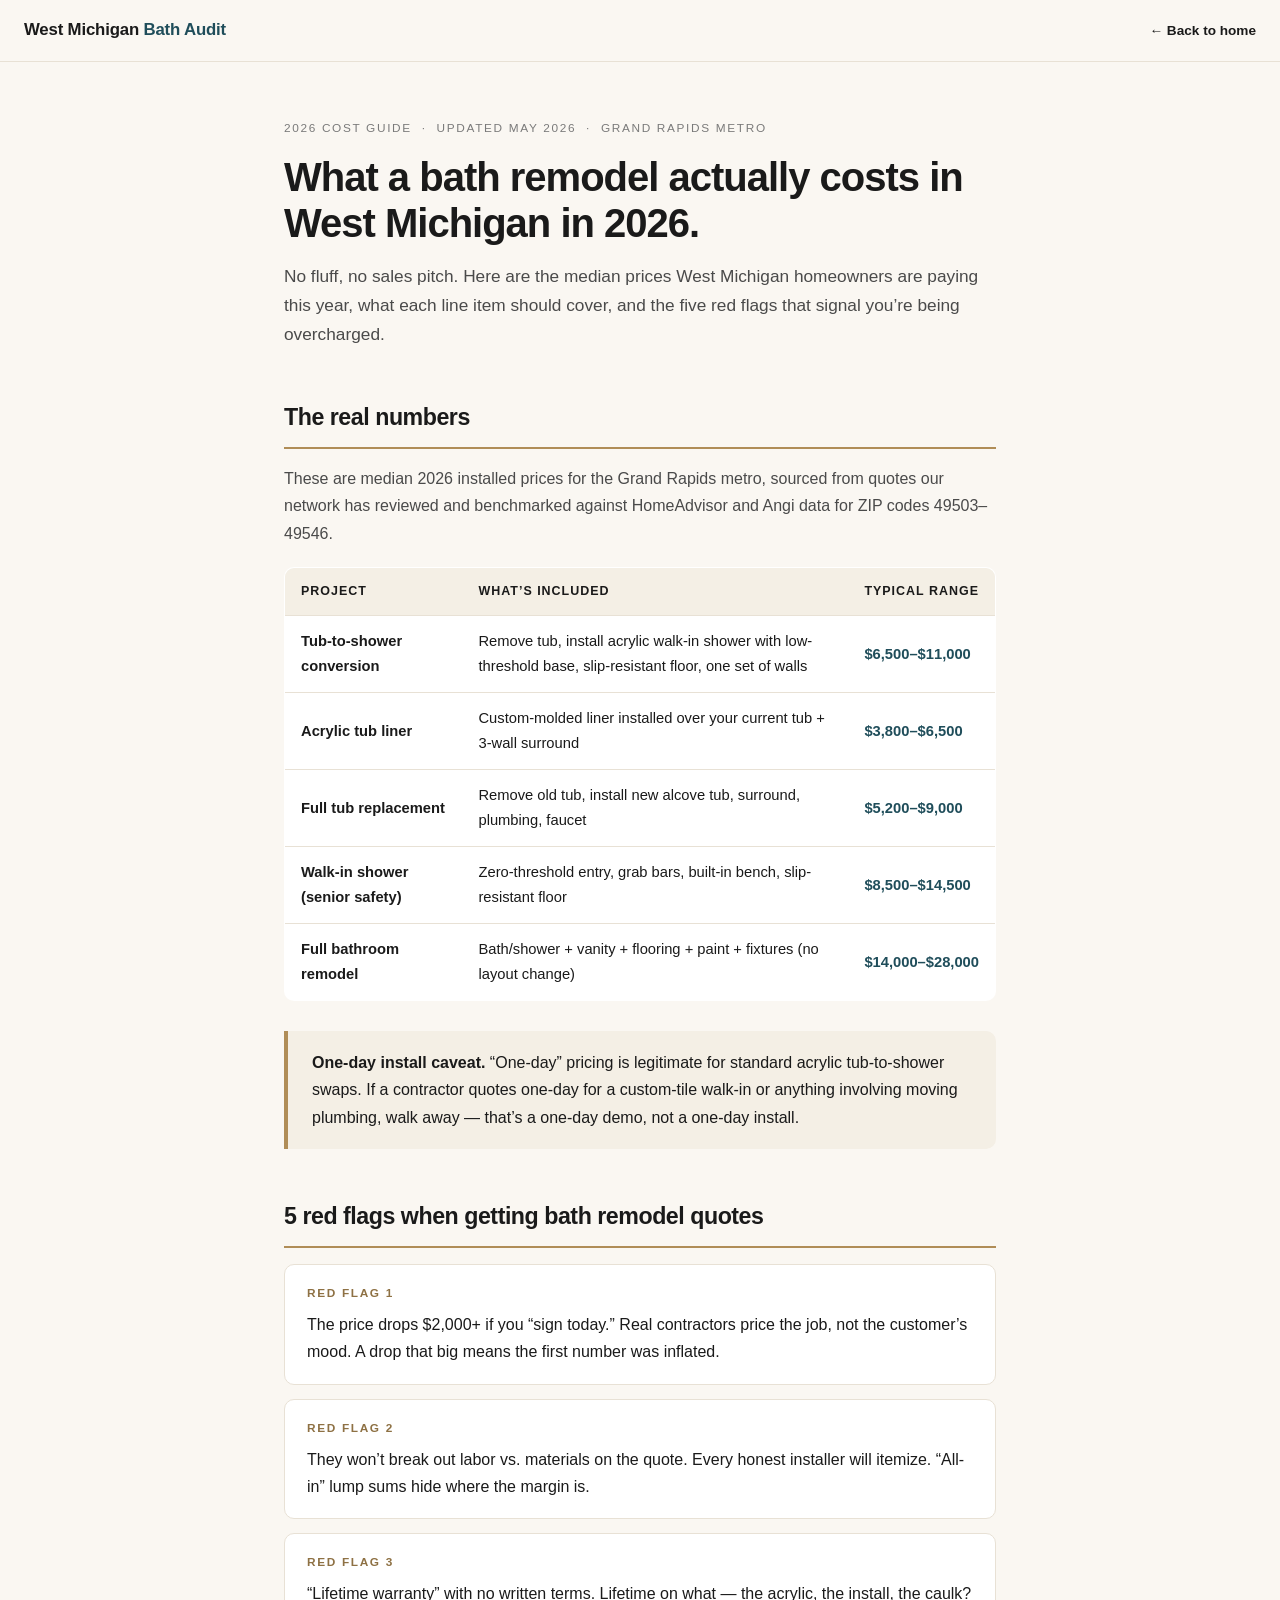
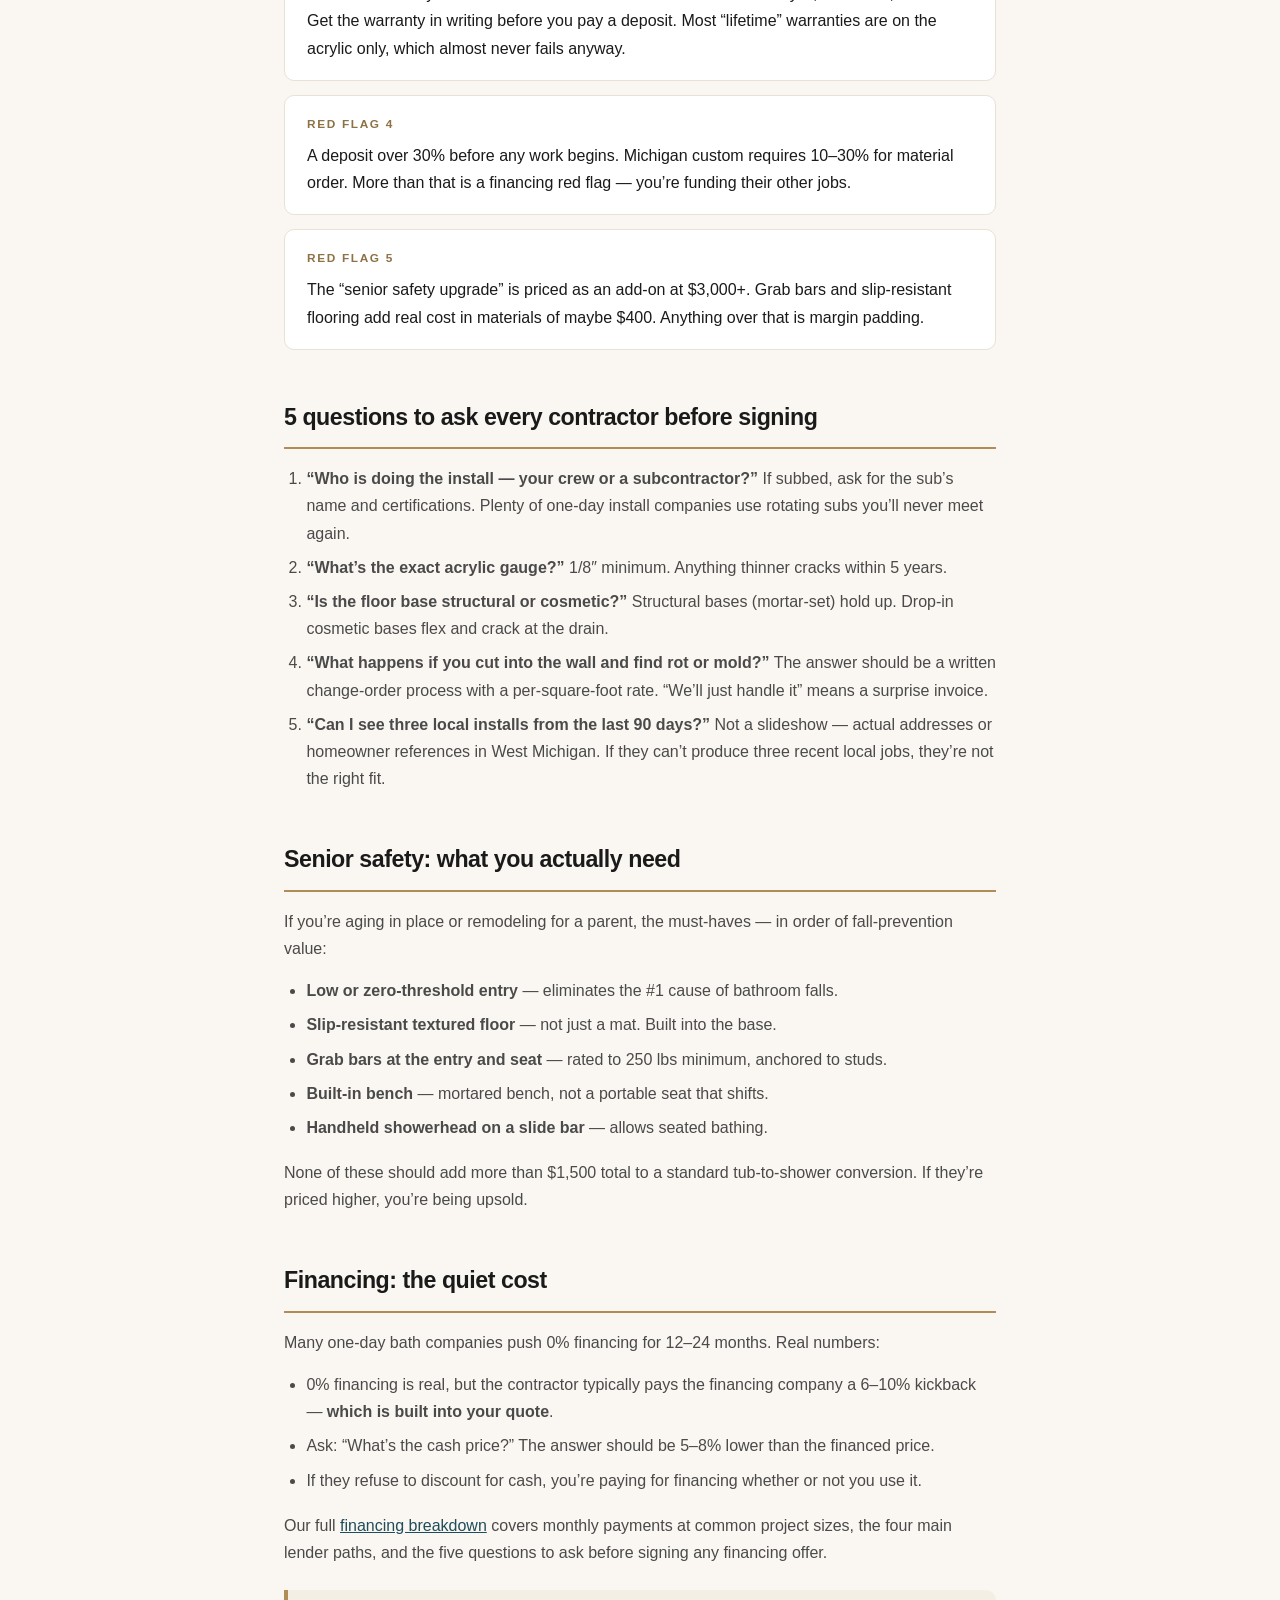
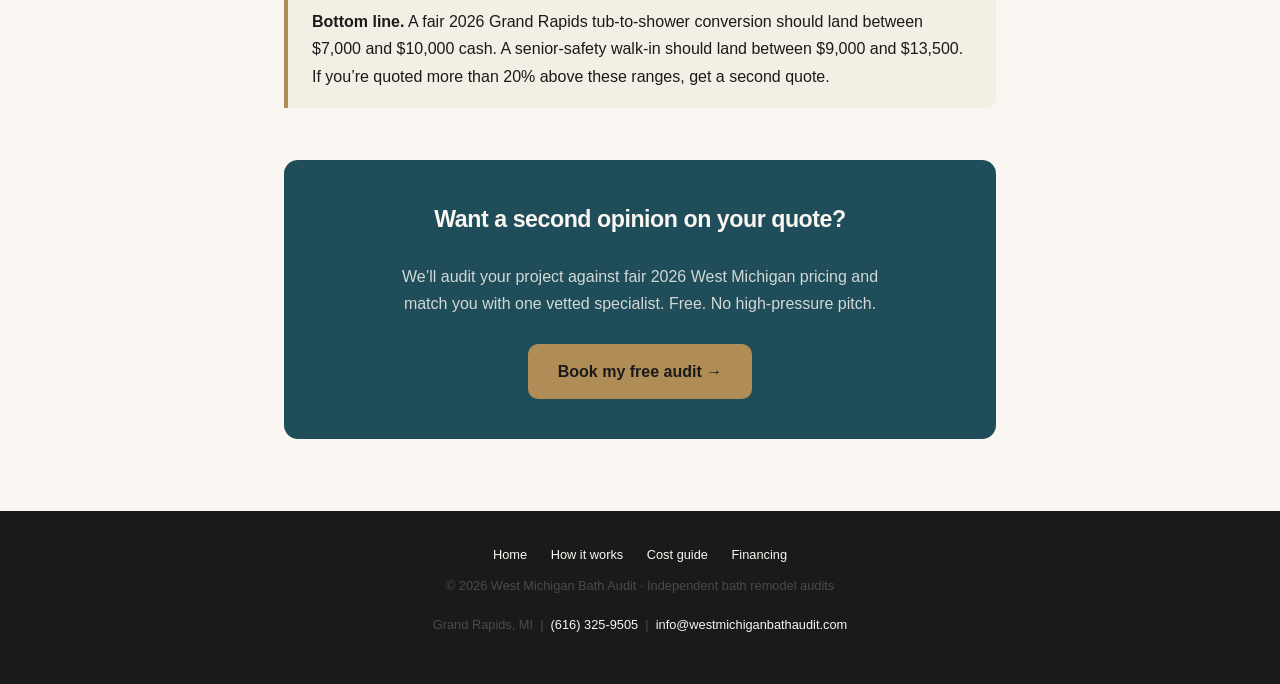
==== cost-guide.html @ ee6f4451 "WBA site rebrand: spa palette, new content depth, backend wiring 3-pass rewrite:  Pass 1 - palette +" ====
<!DOCTYPE html>
<html lang="en">
<head>
  <meta charset="UTF-8" />
  <meta name="viewport" content="width=device-width, initial-scale=1.0" />
  <title>2026 Grand Rapids Bath Remodel Cost Guide | West Michigan Bath Audit</title>
  <meta name="description" content="Real 2026 bathtub and shower remodel costs in Grand Rapids and West Michigan. Median prices, red flags to watch for, and 5 questions to ask any contractor before signing." />
  <link rel="canonical" href="https://www.westmichiganbathaudit.com/cost-guide.html" />
  <link rel="icon" href="data:image/svg+xml,%3Csvg xmlns='http://www.w3.org/2000/svg' viewBox='0 0 64 64'%3E%3Crect width='64' height='64' rx='12' fill='%231F4D5A'/%3E%3Cpath d='M16 36c0-3 2-5 5-5h22c3 0 5 2 5 5v6c0 3-2 5-5 5H21c-3 0-5-2-5-5z' fill='%23FAF7F2'/%3E%3Cpath d='M22 31V22c0-3 2-5 5-5h10c3 0 5 2 5 5v9' fill='none' stroke='%23FAF7F2' stroke-width='2.5'/%3E%3C/svg%3E" />

  <!-- META PIXEL -->
  <script>
    !function(f,b,e,v,n,t,s){if(f.fbq)return;n=f.fbq=function(){n.callMethod?
    n.callMethod.apply(n,arguments):n.queue.push(arguments)};if(!f._fbq)f._fbq=n;
    n.push=n;n.loaded=!0;n.version='2.0';n.queue=[];t=b.createElement(e);t.async=!0;
    t.src=v;s=b.getElementsByTagName(e)[0];s.parentNode.insertBefore(t,s)}(window,
    document,'script','https://connect.facebook.net/en_US/fbevents.js');
    fbq('init', '2047039182913124');
    fbq('track', 'PageView');
    fbq('trackCustom', 'WBA_CostGuideView');
  </script>

  <style>
    *, *::before, *::after { box-sizing: border-box; margin: 0; padding: 0; }
    :root {
      --teal: #1F4D5A; --teal-dark: #163844;
      --cream: #FAF7F2; --cream-warm: #F4EFE5;
      --brass: #B08D57; --brass-dark: #8E7144;
      --ink: #1A1A1A; --ink-soft: #4A4A4A; --ink-light: #7A7A7A;
      --line: #E8E1D5; --white: #FFFFFF; --radius: 10px;
    }
    body {
      font-family: -apple-system, BlinkMacSystemFont, 'Segoe UI', Roboto, sans-serif;
      color: var(--ink); background: var(--cream); line-height: 1.7;
      -webkit-font-smoothing: antialiased;
    }
    a { color: var(--teal); }
    header {
      background: var(--cream); border-bottom: 1px solid var(--line);
      padding: 16px 24px; display: flex; align-items: center; justify-content: space-between;
    }
    .logo {
      color: var(--ink); font-size: 1.05rem; font-weight: 800;
      text-decoration: none; letter-spacing: -0.01em;
    }
    .logo span { color: var(--teal); }
    .back-link {
      color: var(--ink); font-size: 0.85rem; font-weight: 700; text-decoration: none;
    }
    .back-link:hover { color: var(--teal); }
    main {
      max-width: 760px; margin: 0 auto; padding: 56px 24px 72px;
    }
    .meta-row {
      font-size: 0.74rem; color: var(--ink-light);
      text-transform: uppercase; letter-spacing: 0.14em; margin-bottom: 16px;
    }
    h1 {
      font-size: clamp(1.8rem, 4.2vw, 2.5rem); font-weight: 800;
      letter-spacing: -0.025em; line-height: 1.15; margin-bottom: 16px; color: var(--ink);
    }
    .lede {
      font-size: 1.08rem; color: var(--ink-soft); margin-bottom: 40px;
    }
    h2 {
      font-size: 1.45rem; font-weight: 800; letter-spacing: -0.02em;
      margin-top: 48px; margin-bottom: 16px; padding-bottom: 10px;
      border-bottom: 2px solid var(--brass); color: var(--ink);
    }
    h3 {
      font-size: 1.05rem; font-weight: 700; margin-top: 26px; margin-bottom: 9px; color: var(--ink);
    }
    p { margin-bottom: 15px; color: var(--ink-soft); }
    ul, ol { margin-left: 1.4em; margin-bottom: 18px; color: var(--ink-soft); }
    li { margin-bottom: 7px; }
    .cost-table {
      width: 100%; border-collapse: collapse; margin: 20px 0 30px;
      font-size: 0.92rem; background: var(--white);
      border: 1.5px solid var(--line); border-radius: var(--radius); overflow: hidden;
    }
    .cost-table th, .cost-table td {
      padding: 13px 16px; text-align: left; border-bottom: 1px solid var(--line);
    }
    .cost-table th {
      background: var(--cream-warm); font-weight: 700; font-size: 0.78rem;
      text-transform: uppercase; letter-spacing: 0.08em; color: var(--ink);
    }
    .cost-table tr:last-child td { border-bottom: none; }
    .cost-table td:first-child { color: var(--ink); font-weight: 700; }
    .cost-table td:last-child {
      font-weight: 700; color: var(--teal); white-space: nowrap;
    }
    .callout {
      background: var(--cream-warm); border-left: 4px solid var(--brass);
      padding: 18px 24px; border-radius: 0 var(--radius) var(--radius) 0; margin: 24px 0;
    }
    .callout strong { color: var(--ink); font-weight: 700; }
    .red-flag {
      background: var(--white); border: 1.5px solid var(--line);
      border-radius: var(--radius); padding: 18px 22px; margin-bottom: 14px;
    }
    .red-flag strong {
      display: block; color: var(--brass-dark);
      font-size: 0.74rem; letter-spacing: 0.14em;
      text-transform: uppercase; margin-bottom: 8px; font-weight: 700;
    }
    .cta-card {
      background: var(--teal); color: var(--cream);
      border-radius: 14px; padding: 40px 30px;
      margin-top: 52px; text-align: center;
    }
    .cta-card h2 {
      color: var(--cream); border: none; margin: 0 0 14px;
      font-size: 1.45rem;
    }
    .cta-card p {
      color: rgba(250,247,242,0.82); margin-bottom: 26px;
      max-width: 480px; margin-left: auto; margin-right: auto;
    }
    .cta-btn {
      display: inline-block; background: var(--brass); color: var(--ink);
      font-weight: 700; font-size: 1rem; text-decoration: none;
      padding: 14px 30px; border-radius: var(--radius);
      transition: background 0.15s;
    }
    .cta-btn:hover { background: var(--brass-dark); color: var(--cream); }
    footer {
      background: var(--ink); color: var(--ink-light);
      text-align: center; padding: 32px 24px;
      font-size: 0.8rem; line-height: 1.85;
    }
    footer a { color: var(--cream); text-decoration: none; }
    footer a:hover { color: var(--brass); }
    .footer-links { margin-bottom: 8px; }
    .footer-links a { margin: 0 10px; }
    @media print {
      header, footer, .cta-card { display: none; }
      main { padding: 12px; }
      h2 { page-break-after: avoid; }
      .cost-table, .red-flag, .callout { page-break-inside: avoid; }
    }
  </style>
</head>
<body>
  <header>
    <a href="/" class="logo">West Michigan <span>Bath Audit</span></a>
    <a href="/" class="back-link">&larr; Back to home</a>
  </header>

  <main>
    <p class="meta-row">2026 Cost Guide &nbsp;&middot;&nbsp; Updated May 2026 &nbsp;&middot;&nbsp; Grand Rapids Metro</p>
    <h1>What a bath remodel actually costs in West Michigan in 2026.</h1>
    <p class="lede">No fluff, no sales pitch. Here are the median prices West Michigan homeowners are paying this year, what each line item should cover, and the five red flags that signal you&rsquo;re being overcharged.</p>

    <h2>The real numbers</h2>
    <p>These are median 2026 installed prices for the Grand Rapids metro, sourced from quotes our network has reviewed and benchmarked against HomeAdvisor and Angi data for ZIP codes 49503&ndash;49546.</p>

    <table class="cost-table">
      <thead>
        <tr>
          <th>Project</th>
          <th>What&rsquo;s included</th>
          <th>Typical range</th>
        </tr>
      </thead>
      <tbody>
        <tr>
          <td>Tub-to-shower conversion</td>
          <td>Remove tub, install acrylic walk-in shower with low-threshold base, slip-resistant floor, one set of walls</td>
          <td>$6,500&ndash;$11,000</td>
        </tr>
        <tr>
          <td>Acrylic tub liner</td>
          <td>Custom-molded liner installed over your current tub + 3-wall surround</td>
          <td>$3,800&ndash;$6,500</td>
        </tr>
        <tr>
          <td>Full tub replacement</td>
          <td>Remove old tub, install new alcove tub, surround, plumbing, faucet</td>
          <td>$5,200&ndash;$9,000</td>
        </tr>
        <tr>
          <td>Walk-in shower (senior safety)</td>
          <td>Zero-threshold entry, grab bars, built-in bench, slip-resistant floor</td>
          <td>$8,500&ndash;$14,500</td>
        </tr>
        <tr>
          <td>Full bathroom remodel</td>
          <td>Bath/shower + vanity + flooring + paint + fixtures (no layout change)</td>
          <td>$14,000&ndash;$28,000</td>
        </tr>
      </tbody>
    </table>

    <div class="callout">
      <strong>One-day install caveat.</strong> &ldquo;One-day&rdquo; pricing is legitimate for standard acrylic tub-to-shower swaps. If a contractor quotes one-day for a custom-tile walk-in or anything involving moving plumbing, walk away &mdash; that&rsquo;s a one-day demo, not a one-day install.
    </div>

    <h2>5 red flags when getting bath remodel quotes</h2>

    <div class="red-flag">
      <strong>Red flag 1</strong>
      The price drops $2,000+ if you &ldquo;sign today.&rdquo; Real contractors price the job, not the customer&rsquo;s mood. A drop that big means the first number was inflated.
    </div>

    <div class="red-flag">
      <strong>Red flag 2</strong>
      They won&rsquo;t break out labor vs. materials on the quote. Every honest installer will itemize. &ldquo;All-in&rdquo; lump sums hide where the margin is.
    </div>

    <div class="red-flag">
      <strong>Red flag 3</strong>
      &ldquo;Lifetime warranty&rdquo; with no written terms. Lifetime on what &mdash; the acrylic, the install, the caulk? Get the warranty in writing before you pay a deposit. Most &ldquo;lifetime&rdquo; warranties are on the acrylic only, which almost never fails anyway.
    </div>

    <div class="red-flag">
      <strong>Red flag 4</strong>
      A deposit over 30% before any work begins. Michigan custom requires 10&ndash;30% for material order. More than that is a financing red flag &mdash; you&rsquo;re funding their other jobs.
    </div>

    <div class="red-flag">
      <strong>Red flag 5</strong>
      The &ldquo;senior safety upgrade&rdquo; is priced as an add-on at $3,000+. Grab bars and slip-resistant flooring add real cost in materials of maybe $400. Anything over that is margin padding.
    </div>

    <h2>5 questions to ask every contractor before signing</h2>

    <ol>
      <li><strong>&ldquo;Who is doing the install &mdash; your crew or a subcontractor?&rdquo;</strong> If subbed, ask for the sub&rsquo;s name and certifications. Plenty of one-day install companies use rotating subs you&rsquo;ll never meet again.</li>
      <li><strong>&ldquo;What&rsquo;s the exact acrylic gauge?&rdquo;</strong> 1/8&Prime; minimum. Anything thinner cracks within 5 years.</li>
      <li><strong>&ldquo;Is the floor base structural or cosmetic?&rdquo;</strong> Structural bases (mortar-set) hold up. Drop-in cosmetic bases flex and crack at the drain.</li>
      <li><strong>&ldquo;What happens if you cut into the wall and find rot or mold?&rdquo;</strong> The answer should be a written change-order process with a per-square-foot rate. &ldquo;We&rsquo;ll just handle it&rdquo; means a surprise invoice.</li>
      <li><strong>&ldquo;Can I see three local installs from the last 90 days?&rdquo;</strong> Not a slideshow &mdash; actual addresses or homeowner references in West Michigan. If they can&rsquo;t produce three recent local jobs, they&rsquo;re not the right fit.</li>
    </ol>

    <h2>Senior safety: what you actually need</h2>
    <p>If you&rsquo;re aging in place or remodeling for a parent, the must-haves &mdash; in order of fall-prevention value:</p>
    <ul>
      <li><strong>Low or zero-threshold entry</strong> &mdash; eliminates the #1 cause of bathroom falls.</li>
      <li><strong>Slip-resistant textured floor</strong> &mdash; not just a mat. Built into the base.</li>
      <li><strong>Grab bars at the entry and seat</strong> &mdash; rated to 250 lbs minimum, anchored to studs.</li>
      <li><strong>Built-in bench</strong> &mdash; mortared bench, not a portable seat that shifts.</li>
      <li><strong>Handheld showerhead on a slide bar</strong> &mdash; allows seated bathing.</li>
    </ul>
    <p>None of these should add more than $1,500 total to a standard tub-to-shower conversion. If they&rsquo;re priced higher, you&rsquo;re being upsold.</p>

    <h2>Financing: the quiet cost</h2>
    <p>Many one-day bath companies push 0% financing for 12&ndash;24 months. Real numbers:</p>
    <ul>
      <li>0% financing is real, but the contractor typically pays the financing company a 6&ndash;10% kickback &mdash; <strong>which is built into your quote</strong>.</li>
      <li>Ask: &ldquo;What&rsquo;s the cash price?&rdquo; The answer should be 5&ndash;8% lower than the financed price.</li>
      <li>If they refuse to discount for cash, you&rsquo;re paying for financing whether or not you use it.</li>
    </ul>
    <p>Our full <a href="/financing.html">financing breakdown</a> covers monthly payments at common project sizes, the four main lender paths, and the five questions to ask before signing any financing offer.</p>

    <div class="callout">
      <strong>Bottom line.</strong> A fair 2026 Grand Rapids tub-to-shower conversion should land between $7,000 and $10,000 cash. A senior-safety walk-in should land between $9,000 and $13,500. If you&rsquo;re quoted more than 20% above these ranges, get a second quote.
    </div>

    <div class="cta-card">
      <h2>Want a second opinion on your quote?</h2>
      <p>We&rsquo;ll audit your project against fair 2026 West Michigan pricing and match you with one vetted specialist. Free. No high-pressure pitch.</p>
      <a href="/#form" class="cta-btn">Book my free audit &rarr;</a>
    </div>
  </main>

  <footer>
    <div class="footer-links">
      <a href="/">Home</a>
      <a href="/process.html">How it works</a>
      <a href="/cost-guide.html">Cost guide</a>
      <a href="/financing.html">Financing</a>
    </div>
    <p>&copy; 2026 West Michigan Bath Audit &middot; Independent bath remodel audits</p>
    <p>Grand Rapids, MI &nbsp;|&nbsp; <a href="tel:+16163259505">(616) 325-9505</a> &nbsp;|&nbsp; <a href="mailto:info@westmichiganbathaudit.com">info@westmichiganbathaudit.com</a></p>
  </footer>
</body>
</html>
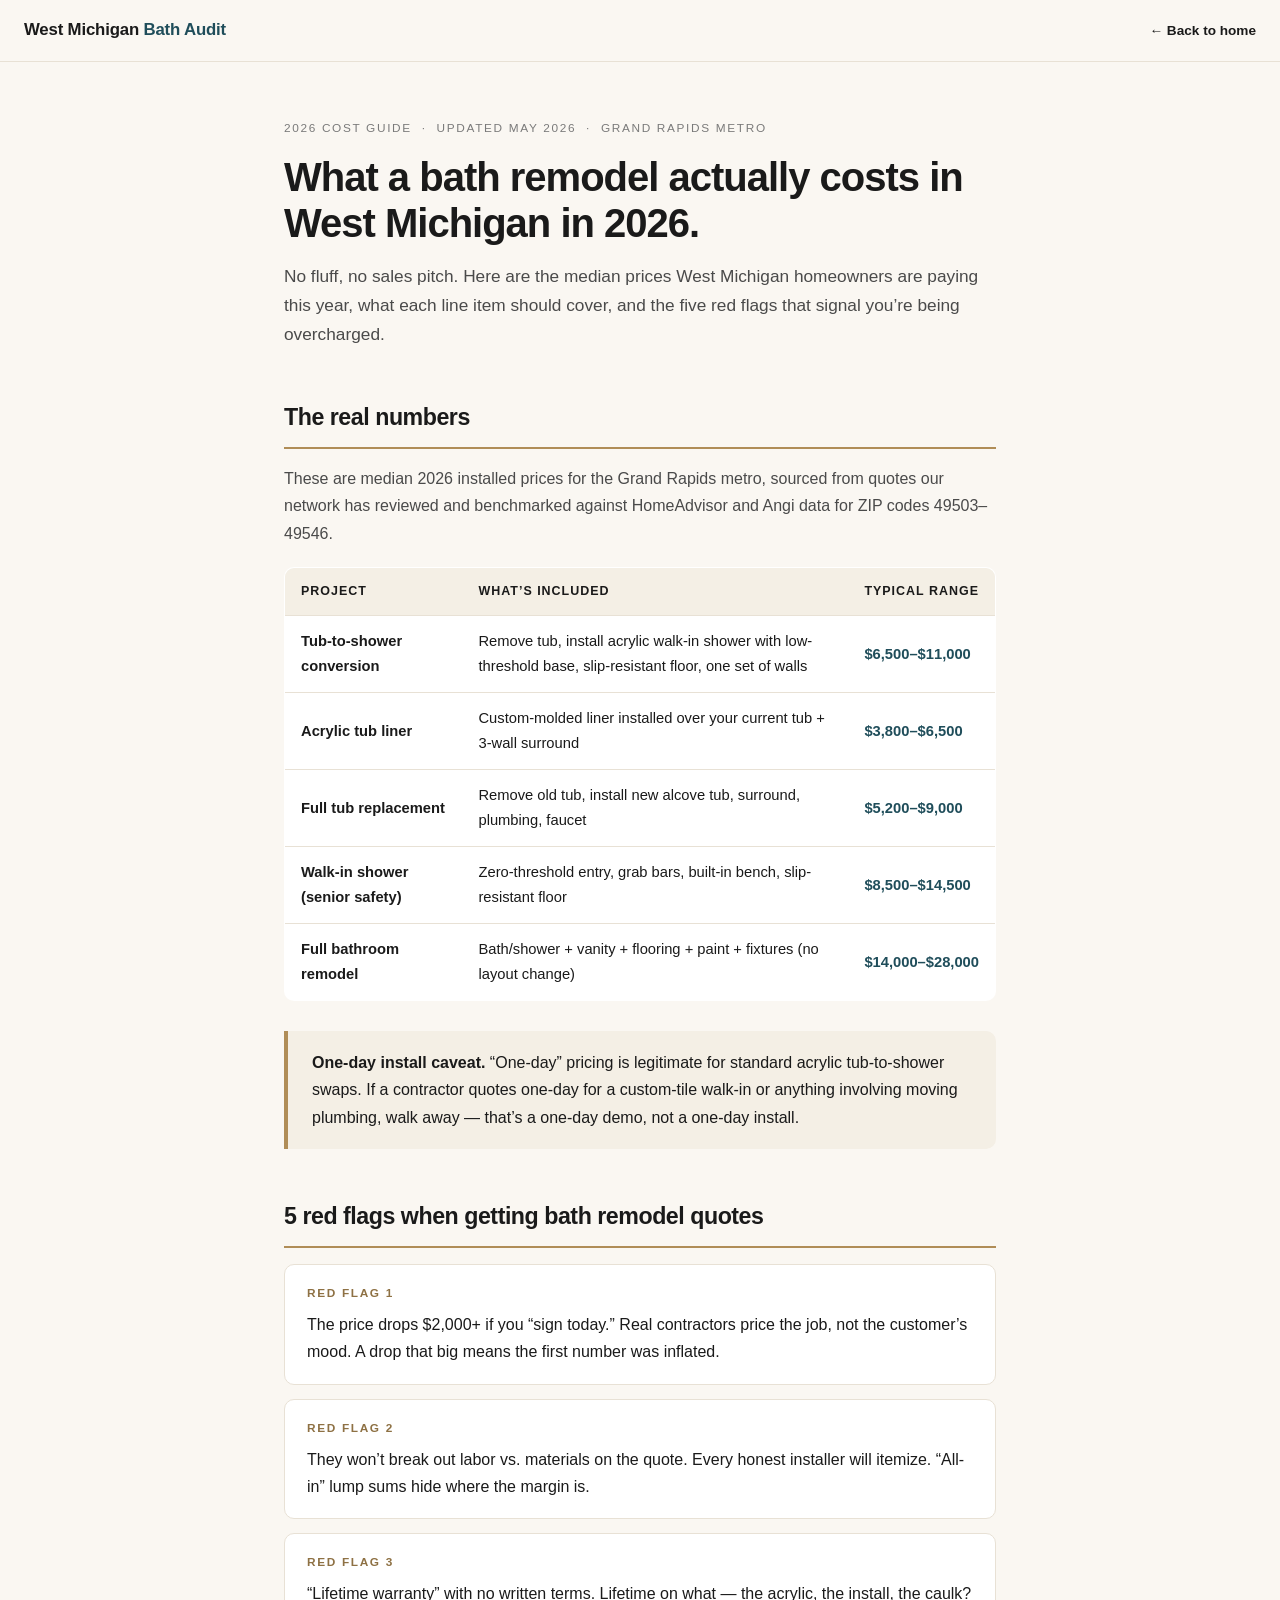
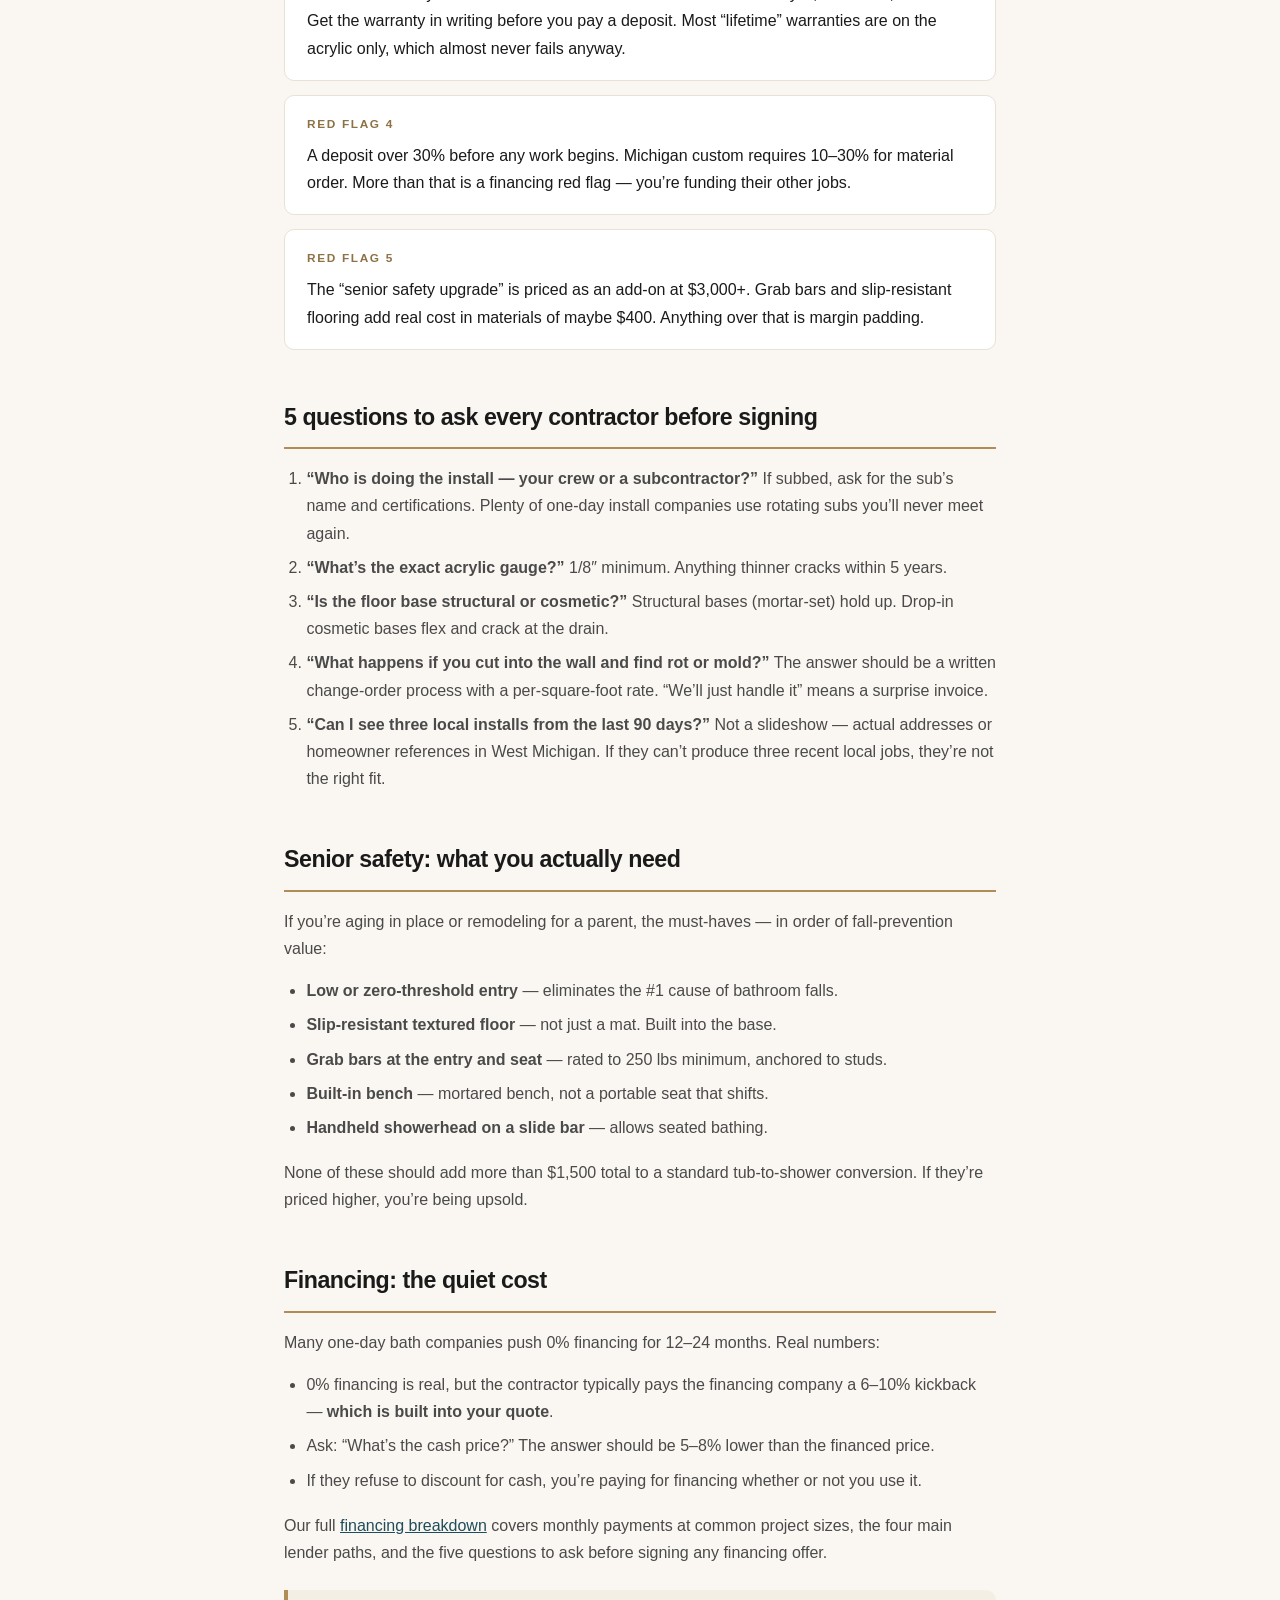
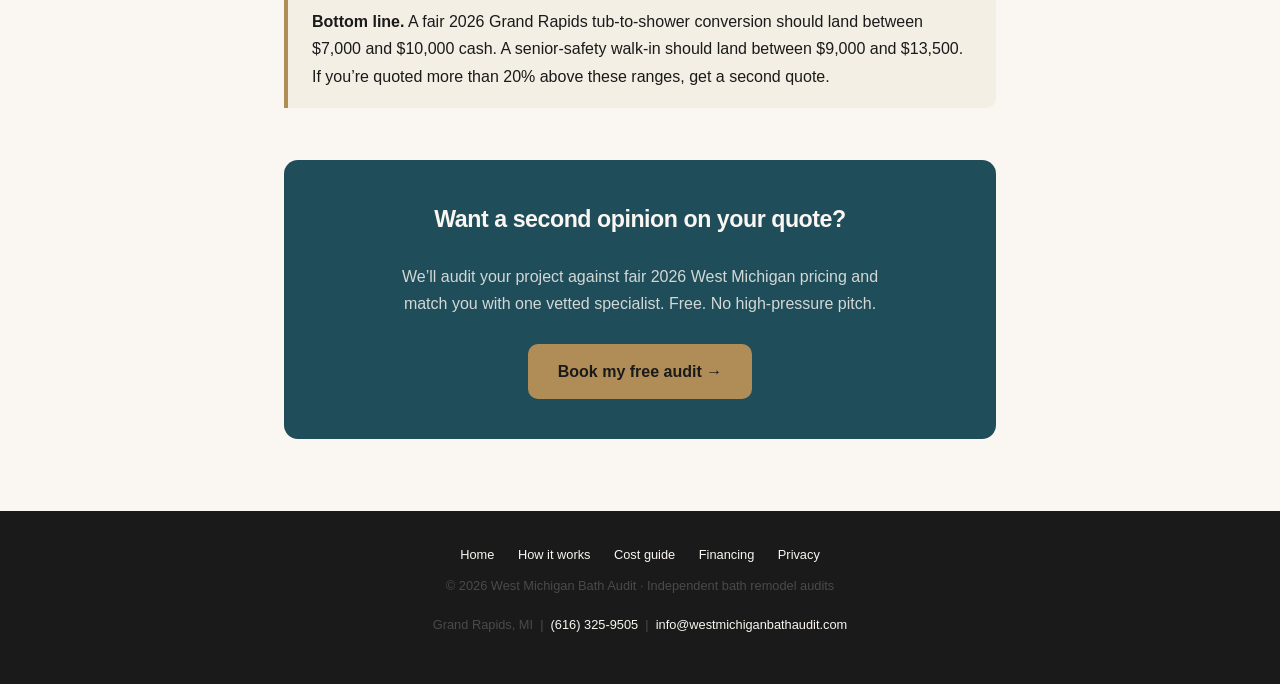
==== commit 9db19066: "Add privacy-policy.html for Meta Instant Form compliance - SMS opt-in/STOP/HELP language (required f" ====
--- a/cost-guide.html
+++ b/cost-guide.html
@@ -270,6 +270,7 @@
       <a href="/process.html">How it works</a>
       <a href="/cost-guide.html">Cost guide</a>
       <a href="/financing.html">Financing</a>
+      <a href="/privacy-policy.html">Privacy</a>
     </div>
     <p>&copy; 2026 West Michigan Bath Audit &middot; Independent bath remodel audits</p>
     <p>Grand Rapids, MI &nbsp;|&nbsp; <a href="tel:+16163259505">(616) 325-9505</a> &nbsp;|&nbsp; <a href="mailto:info@westmichiganbathaudit.com">info@westmichiganbathaudit.com</a></p>
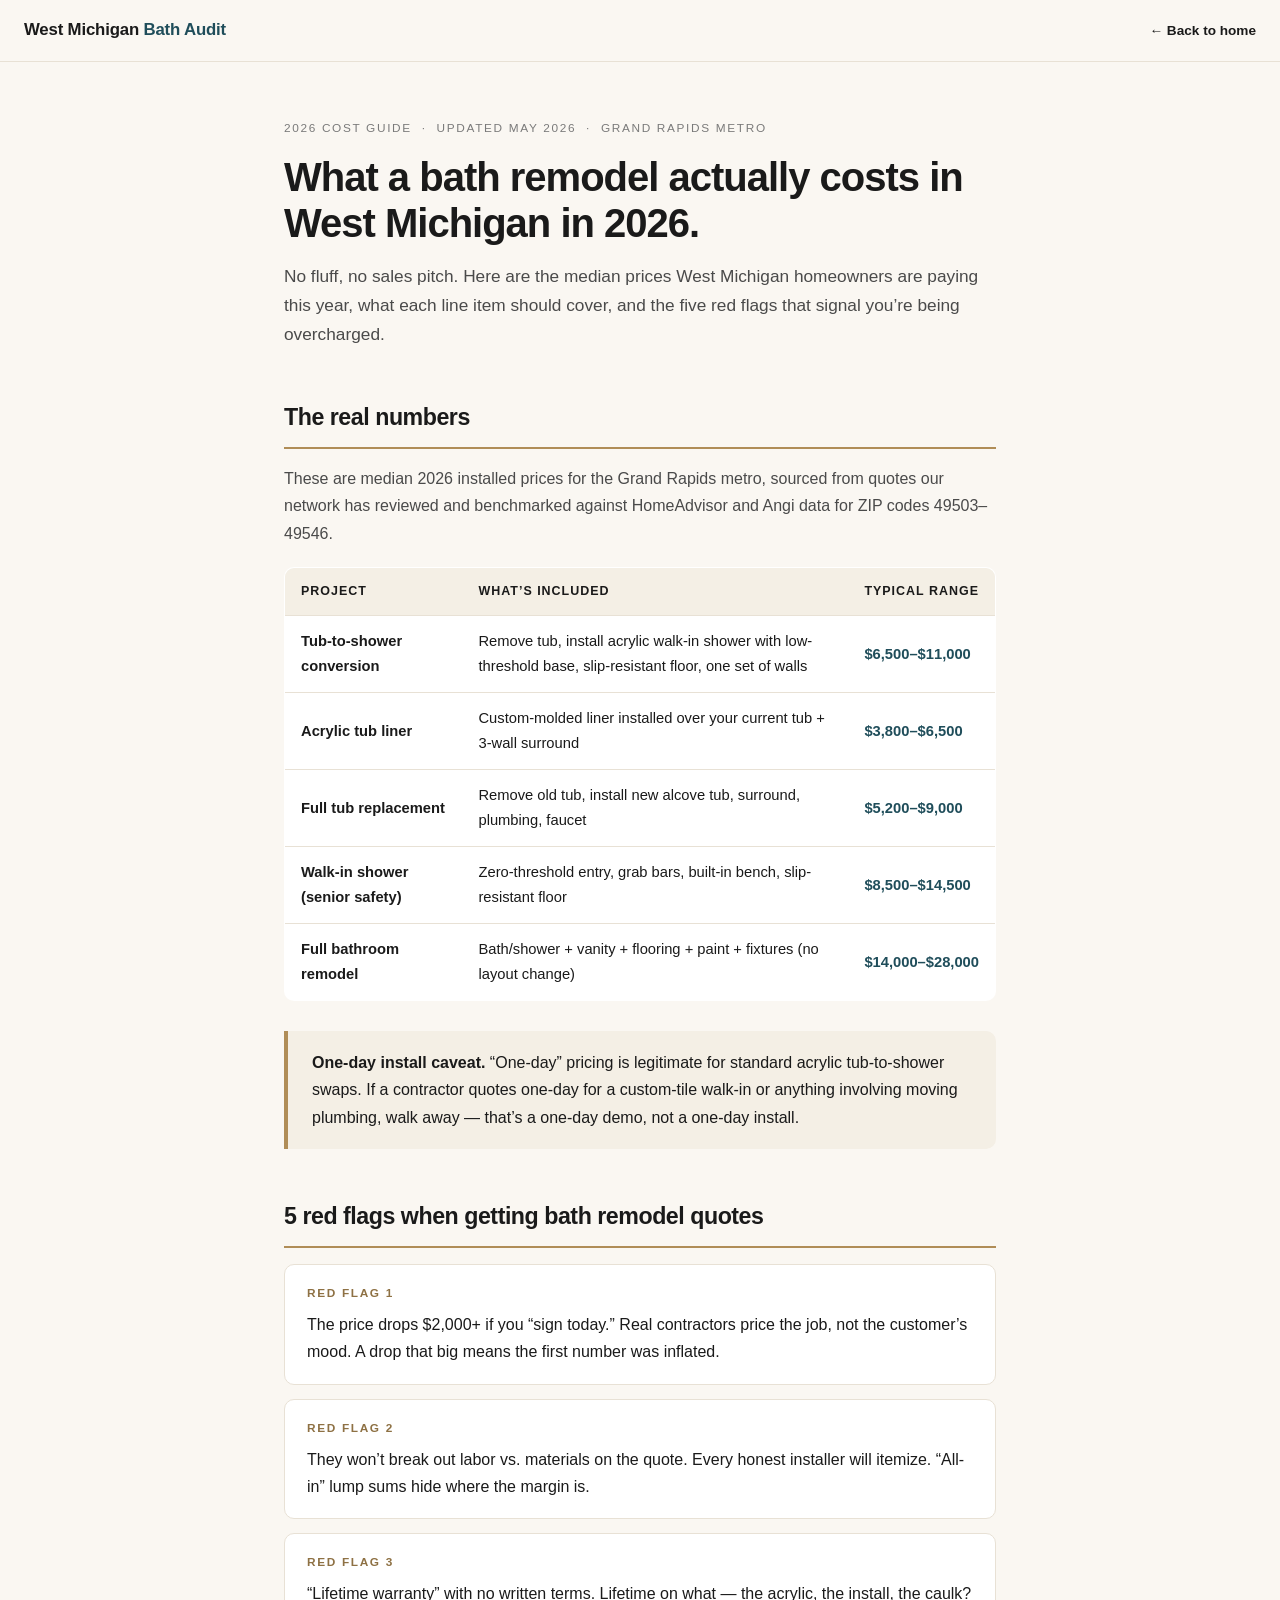
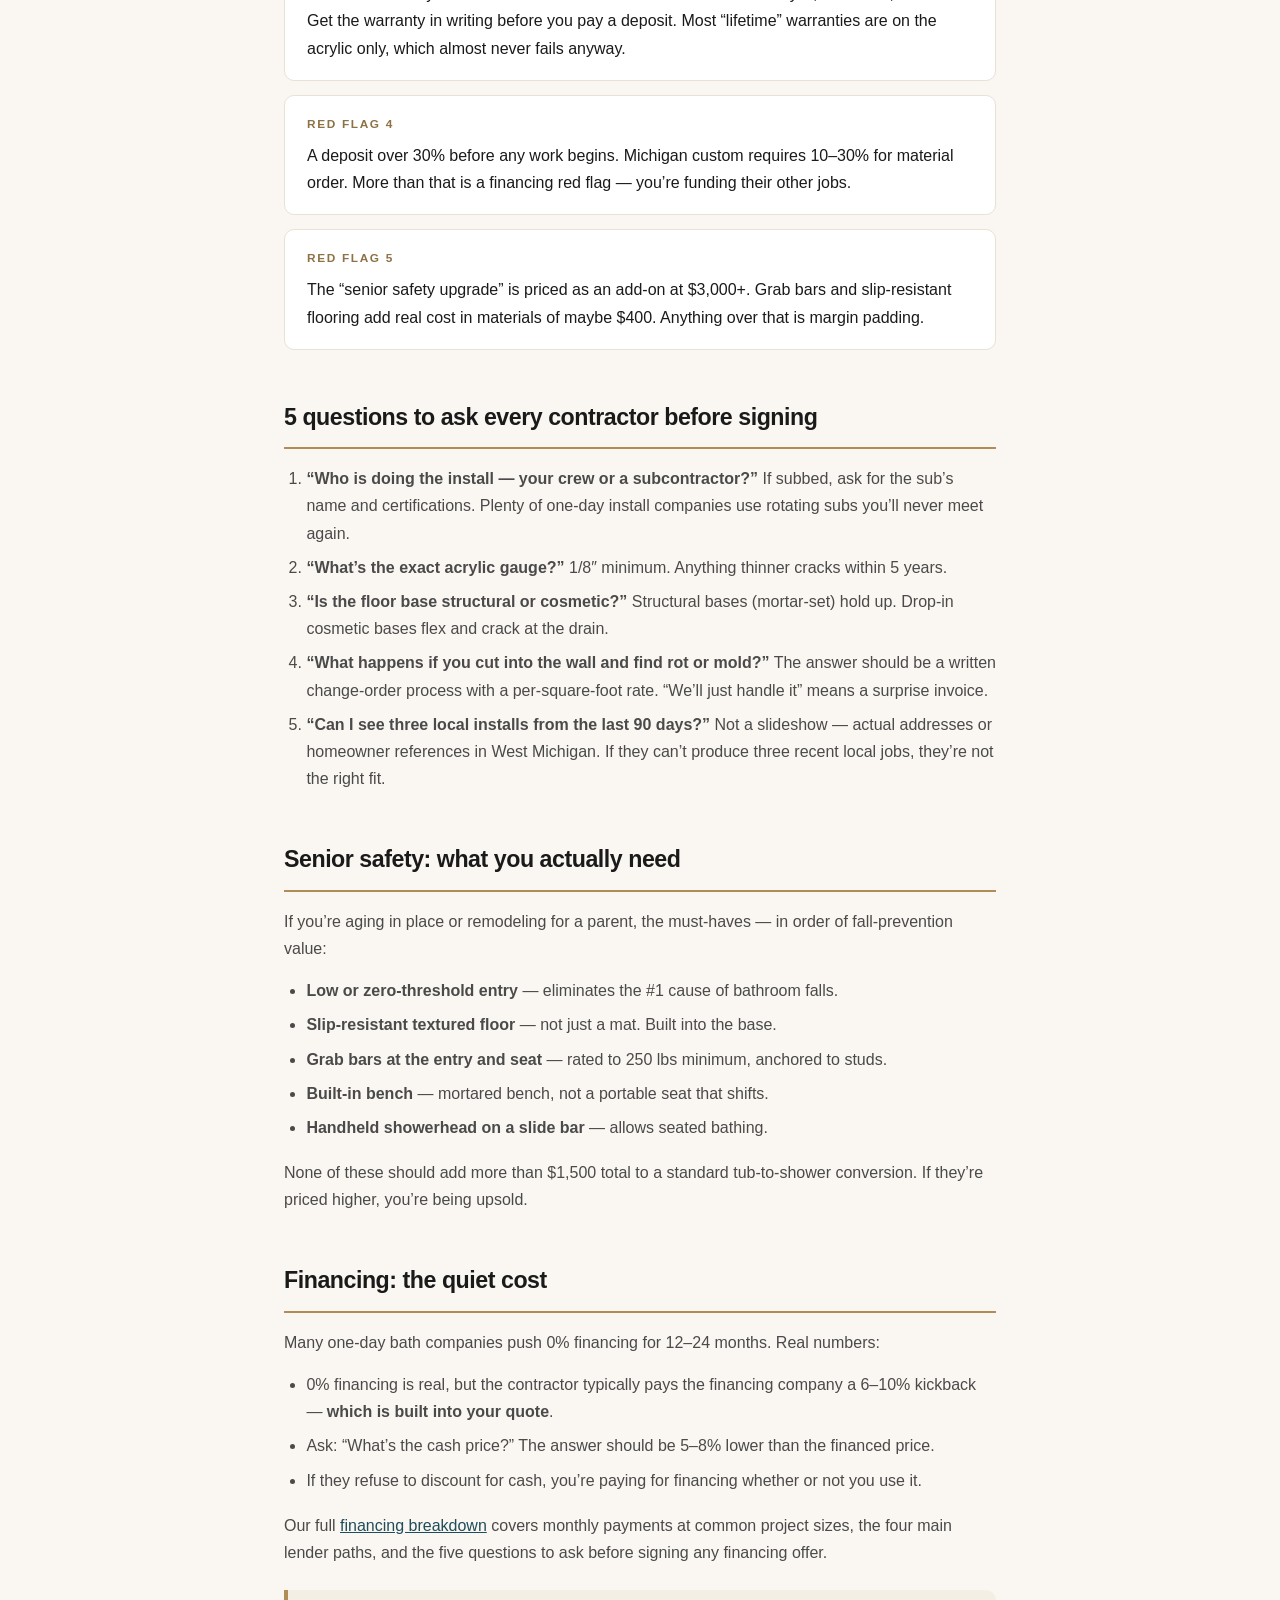
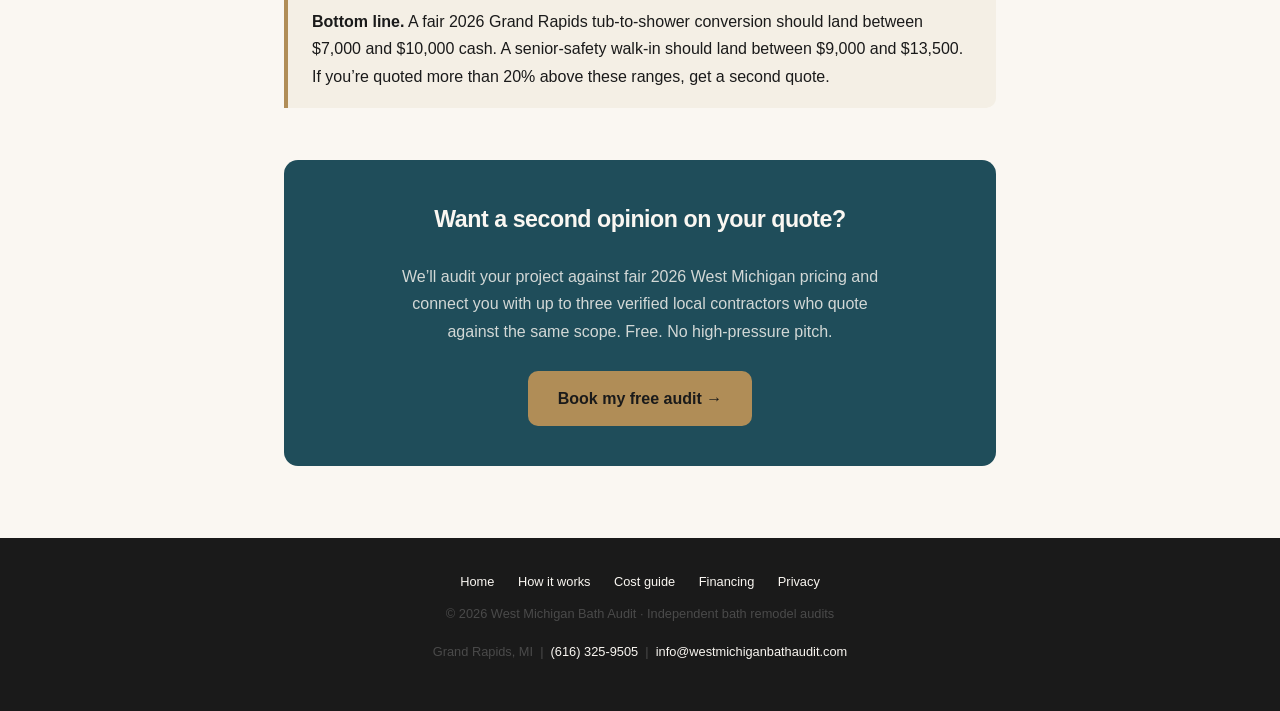
==== commit 7fa30dac: "WBA site copy: pivot to 3-contractor model External positioning flipped from "one vetted specialist " ====
--- a/cost-guide.html
+++ b/cost-guide.html
@@ -259,7 +259,7 @@
 
     <div class="cta-card">
       <h2>Want a second opinion on your quote?</h2>
-      <p>We&rsquo;ll audit your project against fair 2026 West Michigan pricing and match you with one vetted specialist. Free. No high-pressure pitch.</p>
+      <p>We&rsquo;ll audit your project against fair 2026 West Michigan pricing and connect you with up to three verified local contractors who quote against the same scope. Free. No high-pressure pitch.</p>
       <a href="/#form" class="cta-btn">Book my free audit &rarr;</a>
     </div>
   </main>
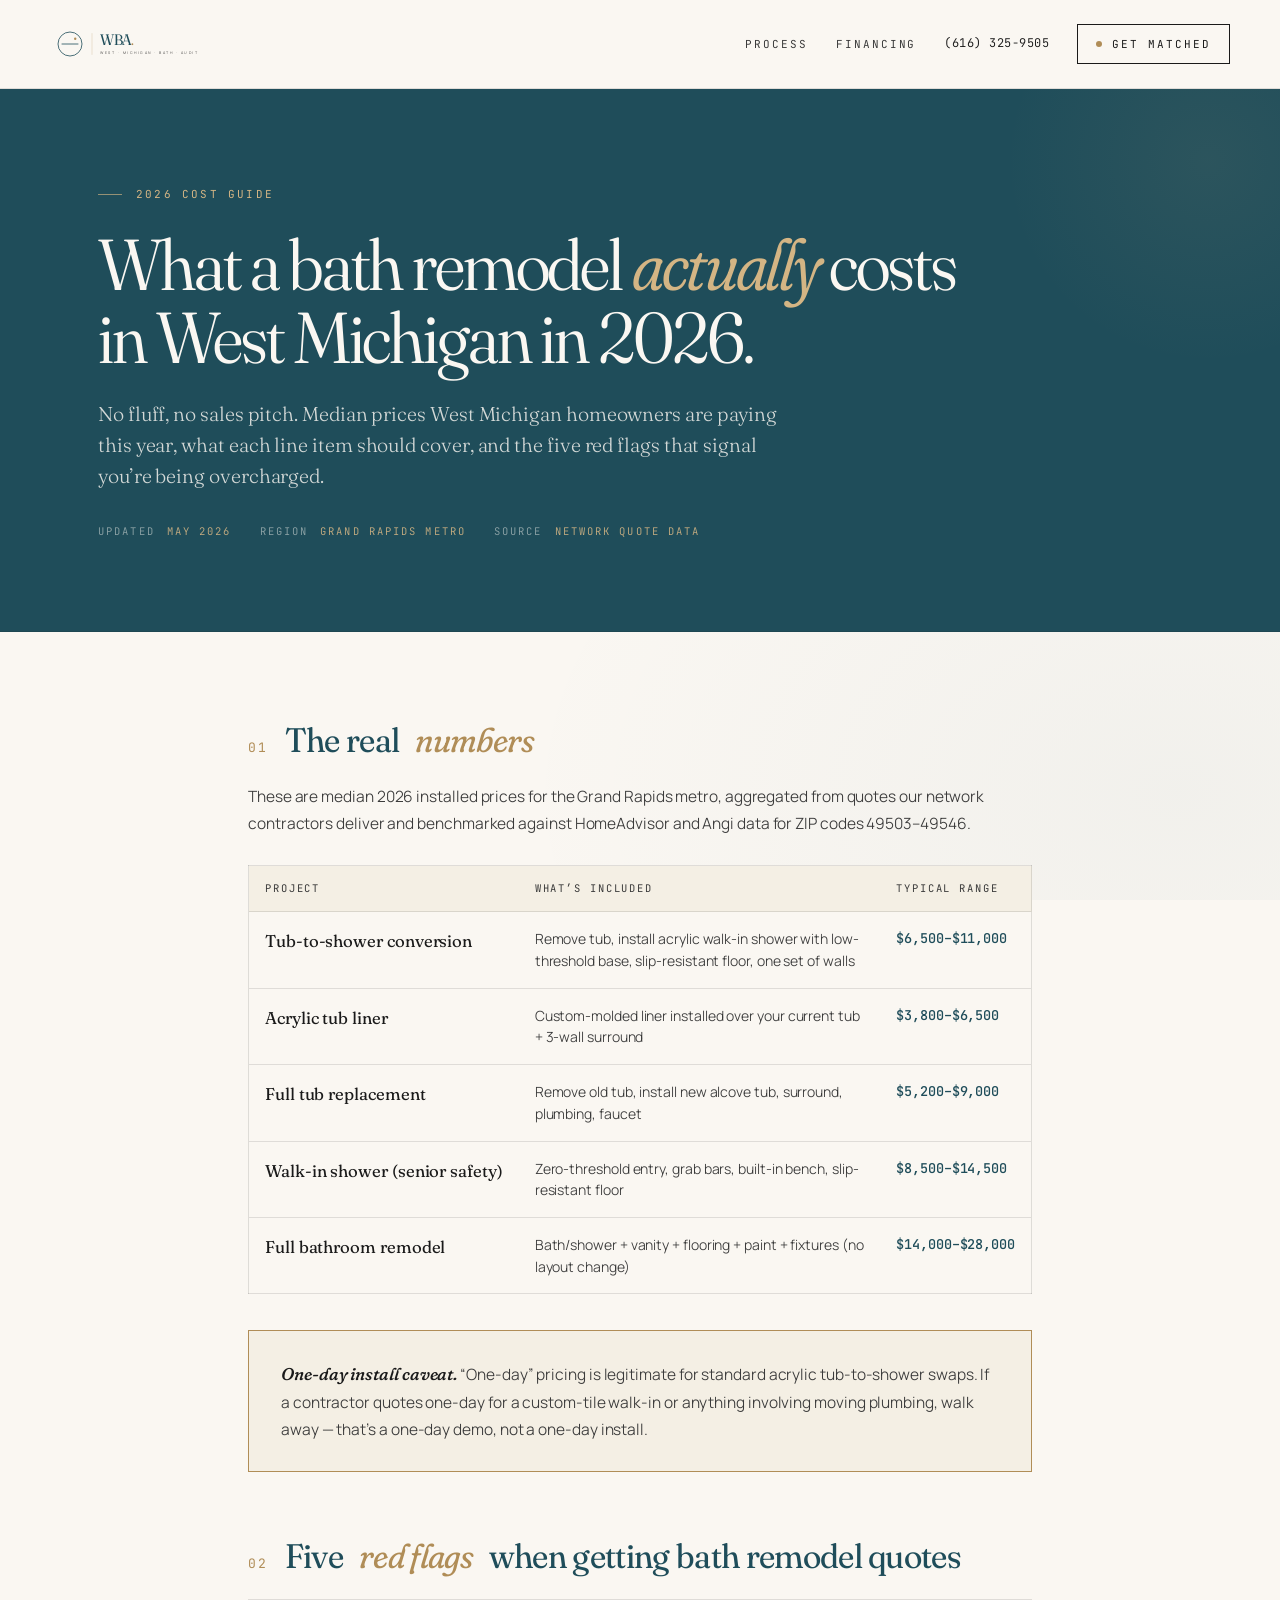
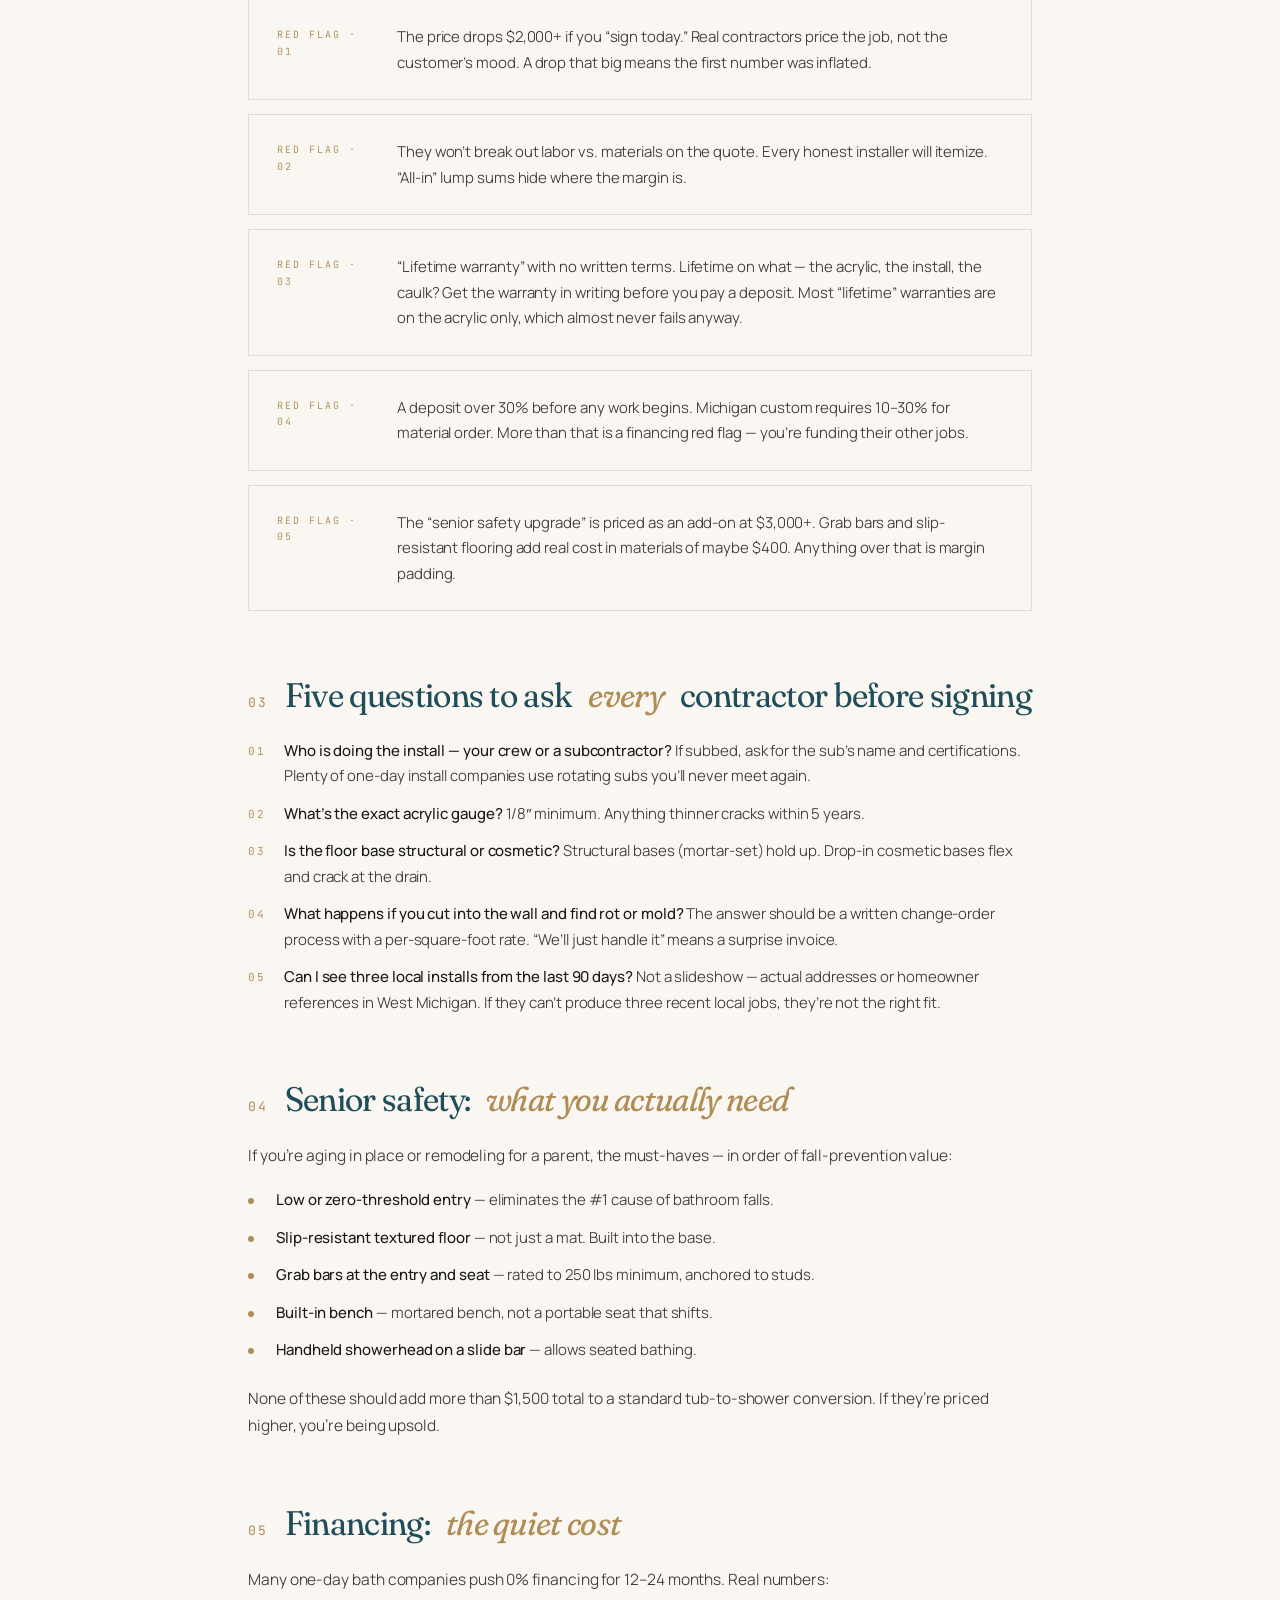
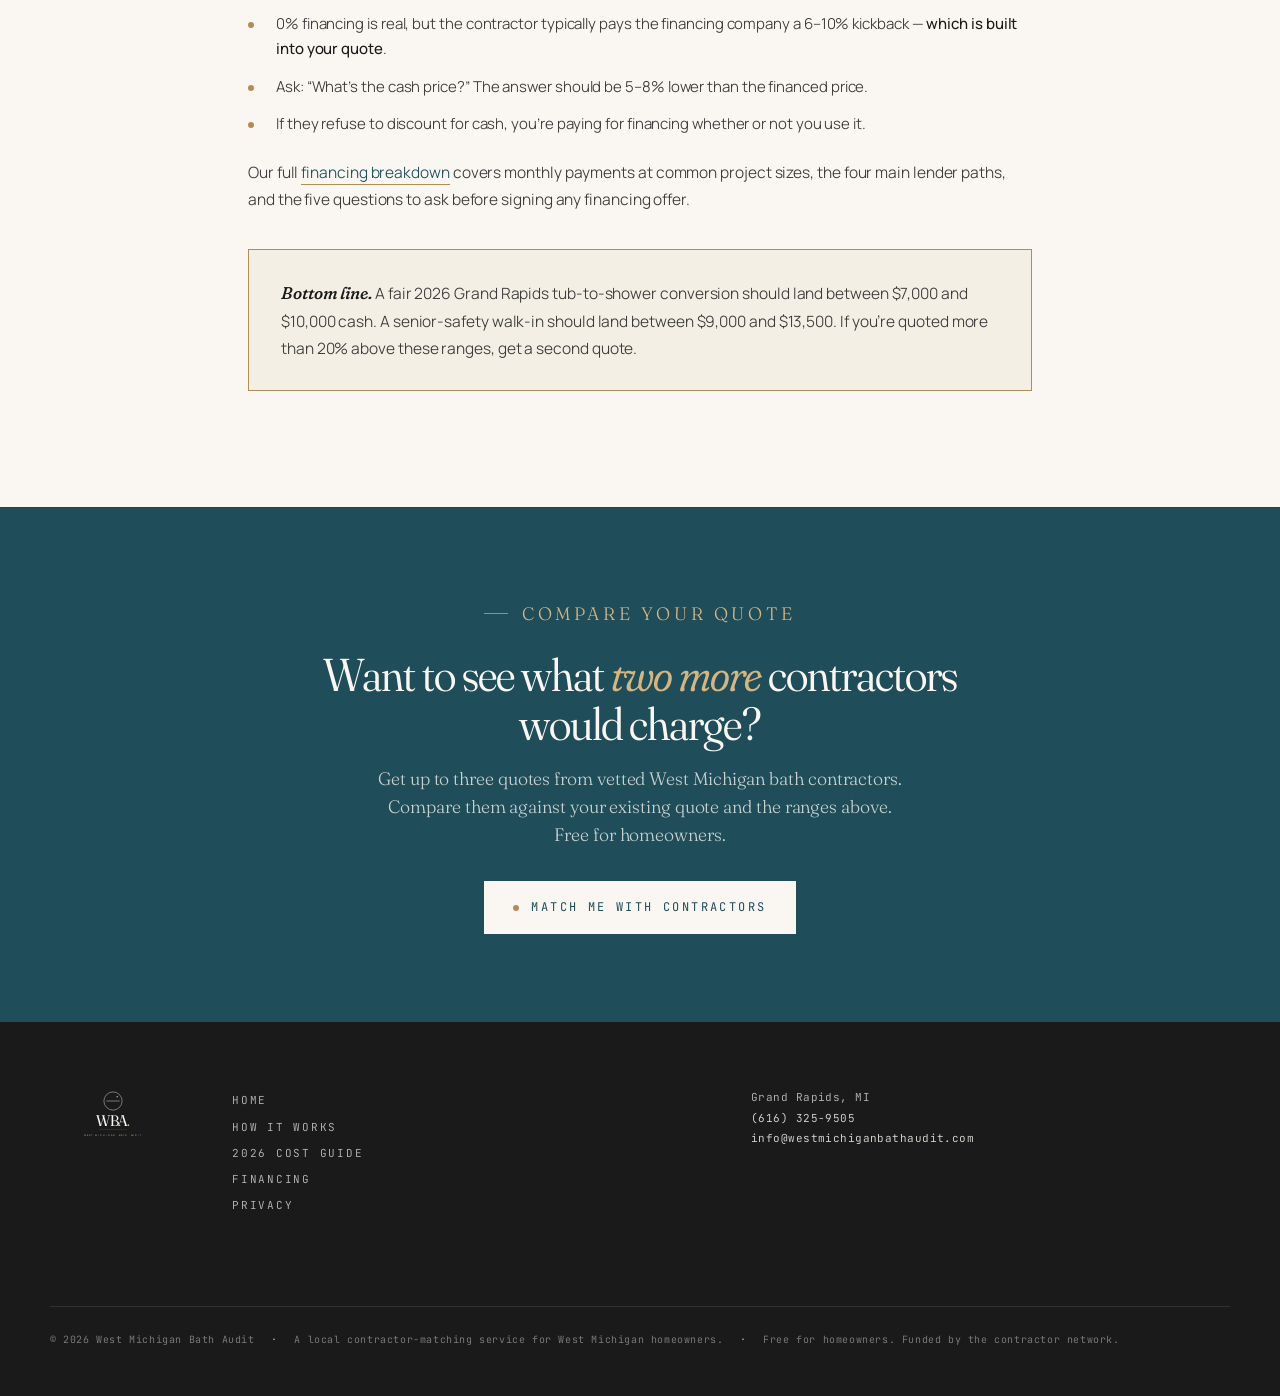
==== commit e6d5d8ef: "WBA site: apply brand suite v1 across all pages - Add shared wba-brand.css with locked palette + Fra" ====
--- a/cost-guide.html
+++ b/cost-guide.html
@@ -6,7 +6,13 @@
   <title>2026 Grand Rapids Bath Remodel Cost Guide | West Michigan Bath Audit</title>
   <meta name="description" content="Real 2026 bathtub and shower remodel costs in Grand Rapids and West Michigan. Median prices, red flags to watch for, and 5 questions to ask any contractor before signing." />
   <link rel="canonical" href="https://www.westmichiganbathaudit.com/cost-guide.html" />
-  <link rel="icon" href="data:image/svg+xml,%3Csvg xmlns='http://www.w3.org/2000/svg' viewBox='0 0 64 64'%3E%3Crect width='64' height='64' rx='12' fill='%231F4D5A'/%3E%3Cpath d='M16 36c0-3 2-5 5-5h22c3 0 5 2 5 5v6c0 3-2 5-5 5H21c-3 0-5-2-5-5z' fill='%23FAF7F2'/%3E%3Cpath d='M22 31V22c0-3 2-5 5-5h10c3 0 5 2 5 5v9' fill='none' stroke='%23FAF7F2' stroke-width='2.5'/%3E%3C/svg%3E" />
+
+  <link rel="icon" type="image/svg+xml" href="data:image/svg+xml;utf8,<svg xmlns='http://www.w3.org/2000/svg' viewBox='0 0 32 32'><rect width='32' height='32' rx='5' fill='%231F4D5A'/><g transform='translate(16,16)'><circle r='10' fill='none' stroke='%23FAF7F2' stroke-width='1.6'/><line x1='-6.5' y1='0' x2='6.5' y2='0' stroke='%23FAF7F2' stroke-width='1.6' stroke-linecap='round'/><circle cx='4.5' cy='-4.5' r='1.6' fill='%23D4B584'/></g></svg>" />
+
+  <link rel="preconnect" href="https://fonts.googleapis.com" />
+  <link rel="preconnect" href="https://fonts.gstatic.com" crossorigin />
+  <link href="https://fonts.googleapis.com/css2?family=Fraunces:opsz,wght,SOFT@9..144,300..900,0..100&family=Manrope:wght@200..800&family=JetBrains+Mono:wght@300..600&display=swap" rel="stylesheet" />
+  <link rel="stylesheet" href="/wba-brand.css" />
 
   <!-- META PIXEL -->
   <script>
@@ -21,139 +27,303 @@
   </script>
 
   <style>
-    *, *::before, *::after { box-sizing: border-box; margin: 0; padding: 0; }
-    :root {
-      --teal: #1F4D5A; --teal-dark: #163844;
-      --cream: #FAF7F2; --cream-warm: #F4EFE5;
-      --brass: #B08D57; --brass-dark: #8E7144;
-      --ink: #1A1A1A; --ink-soft: #4A4A4A; --ink-light: #7A7A7A;
-      --line: #E8E1D5; --white: #FFFFFF; --radius: 10px;
-    }
-    body {
-      font-family: -apple-system, BlinkMacSystemFont, 'Segoe UI', Roboto, sans-serif;
-      color: var(--ink); background: var(--cream); line-height: 1.7;
-      -webkit-font-smoothing: antialiased;
-    }
-    a { color: var(--teal); }
-    header {
-      background: var(--cream); border-bottom: 1px solid var(--line);
-      padding: 16px 24px; display: flex; align-items: center; justify-content: space-between;
-    }
-    .logo {
-      color: var(--ink); font-size: 1.05rem; font-weight: 800;
-      text-decoration: none; letter-spacing: -0.01em;
-    }
-    .logo span { color: var(--teal); }
-    .back-link {
-      color: var(--ink); font-size: 0.85rem; font-weight: 700; text-decoration: none;
-    }
-    .back-link:hover { color: var(--teal); }
-    main {
-      max-width: 760px; margin: 0 auto; padding: 56px 24px 72px;
-    }
-    .meta-row {
-      font-size: 0.74rem; color: var(--ink-light);
-      text-transform: uppercase; letter-spacing: 0.14em; margin-bottom: 16px;
-    }
-    h1 {
-      font-size: clamp(1.8rem, 4.2vw, 2.5rem); font-weight: 800;
-      letter-spacing: -0.025em; line-height: 1.15; margin-bottom: 16px; color: var(--ink);
-    }
-    .lede {
-      font-size: 1.08rem; color: var(--ink-soft); margin-bottom: 40px;
-    }
-    h2 {
-      font-size: 1.45rem; font-weight: 800; letter-spacing: -0.02em;
-      margin-top: 48px; margin-bottom: 16px; padding-bottom: 10px;
-      border-bottom: 2px solid var(--brass); color: var(--ink);
-    }
-    h3 {
-      font-size: 1.05rem; font-weight: 700; margin-top: 26px; margin-bottom: 9px; color: var(--ink);
-    }
-    p { margin-bottom: 15px; color: var(--ink-soft); }
-    ul, ol { margin-left: 1.4em; margin-bottom: 18px; color: var(--ink-soft); }
-    li { margin-bottom: 7px; }
+    .page-hero {
+      background: var(--teal);
+      color: var(--cream);
+      padding: 88px var(--pad-x);
+      position: relative;
+      overflow: hidden;
+      border-bottom: 1px solid var(--rule);
+    }
+    .page-hero::before {
+      content: '';
+      position: absolute;
+      top: 0; right: 0;
+      width: 480px; height: 480px;
+      background: radial-gradient(circle at 50% 50%, rgba(212,181,132,0.07) 0%, transparent 60%);
+      transform: translate(35%, -35%);
+      pointer-events: none;
+    }
+    .page-hero .wrap { position: relative; }
+    .page-hero .eyebrow { color: var(--brass-light); margin-bottom: 24px; }
+    .page-hero .eyebrow::before { background: var(--brass-light); }
+    .page-hero h1 { color: var(--cream); max-width: 880px; margin-bottom: 24px; }
+    .page-hero h1 em { color: var(--brass-light); font-style: italic; }
+    .page-hero .lede { color: rgba(250,247,242,0.82); max-width: 680px; }
+    .page-hero .meta-row {
+      margin-top: 32px;
+      display: inline-flex;
+      gap: 28px;
+      font-family: var(--mono);
+      font-size: 10.5px;
+      letter-spacing: 0.2em;
+      text-transform: uppercase;
+      color: rgba(212, 181, 132, 0.9);
+    }
+    .page-hero .meta-row span { color: rgba(250,247,242,0.5); margin-right: 12px; }
+
+    .content {
+      max-width: 880px;
+      margin: 0 auto;
+      padding: 88px var(--pad-x) 80px;
+    }
+    .content h2 {
+      font-family: var(--serif);
+      color: var(--teal);
+      font-size: clamp(24px, 3vw, 34px);
+      font-weight: 400;
+      letter-spacing: -0.02em;
+      line-height: 1.2;
+      margin: 64px 0 22px;
+      font-variation-settings: 'opsz' 72, 'SOFT' 40;
+      display: flex;
+      align-items: baseline;
+      gap: 16px;
+    }
+    .content h2 em { font-style: italic; color: var(--brass); font-variation-settings: 'opsz' 72, 'SOFT' 90; }
+    .content h2:first-child { margin-top: 0; }
+    .content h2 .num {
+      font-family: var(--mono);
+      font-size: 13px;
+      letter-spacing: 0.18em;
+      color: var(--brass);
+      text-transform: uppercase;
+      flex-shrink: 0;
+      padding-top: 4px;
+    }
+    .content p { color: var(--ink-soft); margin-bottom: 18px; font-size: 15.5px; line-height: 1.75; }
+    .content p a { color: var(--teal); border-bottom: 1px solid var(--brass); padding-bottom: 1px; text-decoration: none; }
+    .content ul, .content ol { margin: 14px 0 22px 0; color: var(--ink-soft); padding-left: 0; list-style: none; counter-reset: olist; }
+    .content ul li, .content ol li {
+      padding-left: 28px;
+      position: relative;
+      margin-bottom: 12px;
+      font-size: 15px;
+      line-height: 1.7;
+    }
+    .content ul li::before {
+      content: '';
+      width: 6px; height: 6px;
+      background: var(--brass);
+      border-radius: 50%;
+      position: absolute;
+      left: 0; top: 11px;
+    }
+    .content ol li {
+      counter-increment: olist;
+      padding-left: 36px;
+    }
+    .content ol li::before {
+      content: counter(olist, decimal-leading-zero);
+      font-family: var(--mono);
+      font-size: 11px;
+      letter-spacing: 0.14em;
+      color: var(--brass);
+      position: absolute;
+      left: 0; top: 4px;
+    }
+    .content li strong { color: var(--ink); font-weight: 500; }
+
     .cost-table {
-      width: 100%; border-collapse: collapse; margin: 20px 0 30px;
-      font-size: 0.92rem; background: var(--white);
-      border: 1.5px solid var(--line); border-radius: var(--radius); overflow: hidden;
-    }
-    .cost-table th, .cost-table td {
-      padding: 13px 16px; text-align: left; border-bottom: 1px solid var(--line);
+      width: 100%;
+      border-collapse: collapse;
+      margin: 28px 0 36px;
+      font-family: var(--sans);
+      font-size: 14px;
+      background: var(--cream);
+      border: 1px solid var(--rule);
     }
     .cost-table th {
-      background: var(--cream-warm); font-weight: 700; font-size: 0.78rem;
-      text-transform: uppercase; letter-spacing: 0.08em; color: var(--ink);
+      background: var(--cream-warm);
+      font-family: var(--mono);
+      font-weight: 400;
+      font-size: 10.5px;
+      letter-spacing: 0.18em;
+      text-transform: uppercase;
+      color: var(--ink-soft);
+      padding: 14px 16px;
+      text-align: left;
+      border-bottom: 1px solid var(--rule);
+    }
+    .cost-table td {
+      padding: 16px;
+      vertical-align: top;
+      border-bottom: 1px solid var(--rule);
+      line-height: 1.55;
     }
     .cost-table tr:last-child td { border-bottom: none; }
-    .cost-table td:first-child { color: var(--ink); font-weight: 700; }
+    .cost-table td:first-child {
+      font-family: var(--serif);
+      font-size: 17px;
+      font-weight: 400;
+      color: var(--ink);
+      font-variation-settings: 'opsz' 36, 'SOFT' 40;
+      white-space: nowrap;
+    }
+    .cost-table td:nth-child(2) { color: var(--ink-soft); font-size: 14px; }
     .cost-table td:last-child {
-      font-weight: 700; color: var(--teal); white-space: nowrap;
-    }
+      font-family: var(--mono);
+      color: var(--teal);
+      font-weight: 500;
+      white-space: nowrap;
+      font-size: 13.5px;
+    }
+    @media (max-width: 640px) {
+      .cost-table { font-size: 13px; }
+      .cost-table th, .cost-table td { padding: 12px 10px; }
+      .cost-table td:first-child { font-size: 14px; }
+    }
+
     .callout {
-      background: var(--cream-warm); border-left: 4px solid var(--brass);
-      padding: 18px 24px; border-radius: 0 var(--radius) var(--radius) 0; margin: 24px 0;
-    }
-    .callout strong { color: var(--ink); font-weight: 700; }
+      background: var(--cream-warm);
+      border: 1px solid var(--brass);
+      padding: 28px 32px;
+      margin: 36px 0;
+      position: relative;
+    }
+    .callout::before, .callout::after {
+      content: '';
+      position: absolute;
+      width: 18px; height: 1px;
+      background: var(--brass);
+    }
+    .callout::before { top: -1px; left: -1px; }
+    .callout::after { bottom: -1px; right: -1px; }
+    .callout p { margin-bottom: 0; color: var(--ink-soft); }
+    .callout strong {
+      color: var(--ink);
+      font-style: italic;
+      font-weight: 500;
+      font-family: var(--serif);
+      font-size: 17px;
+      font-variation-settings: 'opsz' 24, 'SOFT' 80;
+    }
+
     .red-flag {
-      background: var(--white); border: 1.5px solid var(--line);
-      border-radius: var(--radius); padding: 18px 22px; margin-bottom: 14px;
-    }
-    .red-flag strong {
-      display: block; color: var(--brass-dark);
-      font-size: 0.74rem; letter-spacing: 0.14em;
-      text-transform: uppercase; margin-bottom: 8px; font-weight: 700;
-    }
-    .cta-card {
-      background: var(--teal); color: var(--cream);
-      border-radius: 14px; padding: 40px 30px;
-      margin-top: 52px; text-align: center;
-    }
-    .cta-card h2 {
-      color: var(--cream); border: none; margin: 0 0 14px;
-      font-size: 1.45rem;
-    }
-    .cta-card p {
-      color: rgba(250,247,242,0.82); margin-bottom: 26px;
-      max-width: 480px; margin-left: auto; margin-right: auto;
-    }
-    .cta-btn {
-      display: inline-block; background: var(--brass); color: var(--ink);
-      font-weight: 700; font-size: 1rem; text-decoration: none;
-      padding: 14px 30px; border-radius: var(--radius);
-      transition: background 0.15s;
-    }
-    .cta-btn:hover { background: var(--brass-dark); color: var(--cream); }
-    footer {
-      background: var(--ink); color: var(--ink-light);
-      text-align: center; padding: 32px 24px;
-      font-size: 0.8rem; line-height: 1.85;
-    }
-    footer a { color: var(--cream); text-decoration: none; }
-    footer a:hover { color: var(--brass); }
-    .footer-links { margin-bottom: 8px; }
-    .footer-links a { margin: 0 10px; }
+      border: 1px solid var(--rule);
+      padding: 24px 28px;
+      margin-bottom: 14px;
+      background: var(--cream);
+      display: grid;
+      grid-template-columns: 96px 1fr;
+      gap: 24px;
+      align-items: start;
+    }
+    .red-flag .tag {
+      font-family: var(--mono);
+      font-size: 10px;
+      letter-spacing: 0.2em;
+      text-transform: uppercase;
+      color: var(--brass);
+      padding-top: 3px;
+    }
+    .red-flag p {
+      margin: 0;
+      color: var(--ink-soft);
+      font-size: 15px;
+      line-height: 1.7;
+    }
+    @media (max-width: 600px) {
+      .red-flag { grid-template-columns: 1fr; gap: 8px; padding: 18px 22px; }
+    }
+
+    .cta-block {
+      background: var(--teal);
+      color: var(--cream);
+      padding: 88px var(--pad-x);
+      text-align: center;
+      border-top: 1px solid var(--rule);
+    }
+    .cta-block .eyebrow { color: var(--brass-light); margin-bottom: 22px; justify-content: center; display: inline-flex; }
+    .cta-block .eyebrow::before { background: var(--brass-light); }
+    .cta-block h2 { color: var(--cream); max-width: 640px; margin: 0 auto 16px; }
+    .cta-block h2 em { color: var(--brass-light); font-style: italic; }
+    .cta-block p {
+      color: rgba(250,247,242,0.78);
+      margin: 0 auto 32px;
+      max-width: 540px;
+      font-family: var(--serif);
+      font-weight: 300;
+      font-size: 18px;
+      line-height: 1.55;
+      font-variation-settings: 'opsz' 36, 'SOFT' 20;
+    }
+    .cta-block a.btn {
+      font-family: var(--mono);
+      font-size: 12px;
+      font-weight: 400;
+      letter-spacing: 0.2em;
+      text-transform: uppercase;
+      color: var(--teal);
+      background: var(--cream);
+      border: 1px solid var(--cream);
+      padding: 16px 28px;
+      display: inline-flex;
+      align-items: center;
+      gap: 12px;
+      text-decoration: none;
+      transition: background 0.25s, color 0.25s;
+    }
+    .cta-block a.btn::before {
+      content: '';
+      width: 6px; height: 6px;
+      background: var(--brass);
+      border-radius: 50%;
+    }
+    .cta-block a.btn:hover { background: var(--brass-light); border-color: var(--brass-light); color: var(--teal-deep); }
+
     @media print {
-      header, footer, .cta-card { display: none; }
-      main { padding: 12px; }
+      header, footer, .cta-block, .page-hero::before { display: none; }
+      .page-hero { padding: 24px; background: var(--cream); color: var(--ink); }
+      .page-hero h1, .page-hero .lede, .page-hero .eyebrow { color: var(--ink); }
+      .content { padding: 24px; }
       h2 { page-break-after: avoid; }
       .cost-table, .red-flag, .callout { page-break-inside: avoid; }
     }
   </style>
 </head>
 <body>
-  <header>
-    <a href="/" class="logo">West Michigan <span>Bath Audit</span></a>
-    <a href="/" class="back-link">&larr; Back to home</a>
+
+  <header class="site">
+    <div class="row">
+      <a class="site-logo" href="/" aria-label="West Michigan Bath Audit">
+        <svg viewBox="0 0 620 110" xmlns="http://www.w3.org/2000/svg" aria-hidden="true">
+          <g transform="translate(50, 55)">
+            <circle class="wba-mark-stroke" cx="0" cy="0" r="30" fill="none" stroke="#1F4D5A" stroke-width="2"/>
+            <line class="wba-mark-stroke" x1="-20" y1="0" x2="20" y2="0" stroke="#1F4D5A" stroke-width="2" stroke-linecap="round"/>
+            <circle cx="13" cy="-13" r="3" fill="#B08D57"/>
+          </g>
+          <line x1="105" y1="28" x2="105" y2="82" stroke="#B08D57" stroke-width="1" opacity="0.55"/>
+          <text x="125" y="58" font-family="Fraunces, serif" font-weight="400" font-size="38" fill="#1F4D5A" letter-spacing="-0.02em" style="font-variation-settings: 'opsz' 96, 'SOFT' 40;">WBA<tspan fill="#B08D57">.</tspan></text>
+          <text x="125" y="80" font-family="Manrope, sans-serif" font-weight="300" font-size="9" fill="#1A1A1A" letter-spacing="0.42em">WEST · MICHIGAN · BATH · AUDIT</text>
+        </svg>
+      </a>
+      <nav class="site-nav">
+        <a class="nav-link" href="/process.html">Process</a>
+        <a class="nav-link" href="/financing.html">Financing</a>
+        <a class="tel" href="tel:+16163259505">(616) 325-9505</a>
+        <a class="call-link" href="/#form">Get matched</a>
+      </nav>
+    </div>
   </header>
 
-  <main>
-    <p class="meta-row">2026 Cost Guide &nbsp;&middot;&nbsp; Updated May 2026 &nbsp;&middot;&nbsp; Grand Rapids Metro</p>
-    <h1>What a bath remodel actually costs in West Michigan in 2026.</h1>
-    <p class="lede">No fluff, no sales pitch. Here are the median prices West Michigan homeowners are paying this year, what each line item should cover, and the five red flags that signal you&rsquo;re being overcharged.</p>
-
-    <h2>The real numbers</h2>
-    <p>These are median 2026 installed prices for the Grand Rapids metro, sourced from quotes our network has reviewed and benchmarked against HomeAdvisor and Angi data for ZIP codes 49503&ndash;49546.</p>
+  <section class="page-hero">
+    <div class="wrap">
+      <p class="eyebrow">2026 Cost Guide</p>
+      <h1>What a bath remodel <em>actually</em> costs in West Michigan in 2026.</h1>
+      <p class="lede">No fluff, no sales pitch. Median prices West Michigan homeowners are paying this year, what each line item should cover, and the five red flags that signal you&rsquo;re being overcharged.</p>
+      <div class="meta-row">
+        <div><span>Updated</span>May 2026</div>
+        <div><span>Region</span>Grand Rapids Metro</div>
+        <div><span>Source</span>Network quote data</div>
+      </div>
+    </div>
+  </section>
+
+  <main class="content">
+
+    <h2><span class="num">01</span>The real <em>numbers</em></h2>
+    <p>These are median 2026 installed prices for the Grand Rapids metro, aggregated from quotes our network contractors deliver and benchmarked against HomeAdvisor and Angi data for ZIP codes 49503–49546.</p>
 
     <table class="cost-table">
       <thead>
@@ -167,113 +337,137 @@
         <tr>
           <td>Tub-to-shower conversion</td>
           <td>Remove tub, install acrylic walk-in shower with low-threshold base, slip-resistant floor, one set of walls</td>
-          <td>$6,500&ndash;$11,000</td>
+          <td>$6,500–$11,000</td>
         </tr>
         <tr>
           <td>Acrylic tub liner</td>
           <td>Custom-molded liner installed over your current tub + 3-wall surround</td>
-          <td>$3,800&ndash;$6,500</td>
+          <td>$3,800–$6,500</td>
         </tr>
         <tr>
           <td>Full tub replacement</td>
           <td>Remove old tub, install new alcove tub, surround, plumbing, faucet</td>
-          <td>$5,200&ndash;$9,000</td>
+          <td>$5,200–$9,000</td>
         </tr>
         <tr>
           <td>Walk-in shower (senior safety)</td>
           <td>Zero-threshold entry, grab bars, built-in bench, slip-resistant floor</td>
-          <td>$8,500&ndash;$14,500</td>
+          <td>$8,500–$14,500</td>
         </tr>
         <tr>
           <td>Full bathroom remodel</td>
           <td>Bath/shower + vanity + flooring + paint + fixtures (no layout change)</td>
-          <td>$14,000&ndash;$28,000</td>
+          <td>$14,000–$28,000</td>
         </tr>
       </tbody>
     </table>
 
     <div class="callout">
-      <strong>One-day install caveat.</strong> &ldquo;One-day&rdquo; pricing is legitimate for standard acrylic tub-to-shower swaps. If a contractor quotes one-day for a custom-tile walk-in or anything involving moving plumbing, walk away &mdash; that&rsquo;s a one-day demo, not a one-day install.
-    </div>
-
-    <h2>5 red flags when getting bath remodel quotes</h2>
+      <p><strong>One-day install caveat.</strong> &ldquo;One-day&rdquo; pricing is legitimate for standard acrylic tub-to-shower swaps. If a contractor quotes one-day for a custom-tile walk-in or anything involving moving plumbing, walk away — that&rsquo;s a one-day demo, not a one-day install.</p>
+    </div>
+
+    <h2><span class="num">02</span>Five <em>red flags</em> when getting bath remodel quotes</h2>
 
     <div class="red-flag">
-      <strong>Red flag 1</strong>
-      The price drops $2,000+ if you &ldquo;sign today.&rdquo; Real contractors price the job, not the customer&rsquo;s mood. A drop that big means the first number was inflated.
+      <div class="tag">Red flag · 01</div>
+      <p>The price drops $2,000+ if you &ldquo;sign today.&rdquo; Real contractors price the job, not the customer&rsquo;s mood. A drop that big means the first number was inflated.</p>
     </div>
 
     <div class="red-flag">
-      <strong>Red flag 2</strong>
-      They won&rsquo;t break out labor vs. materials on the quote. Every honest installer will itemize. &ldquo;All-in&rdquo; lump sums hide where the margin is.
+      <div class="tag">Red flag · 02</div>
+      <p>They won&rsquo;t break out labor vs. materials on the quote. Every honest installer will itemize. &ldquo;All-in&rdquo; lump sums hide where the margin is.</p>
     </div>
 
     <div class="red-flag">
-      <strong>Red flag 3</strong>
-      &ldquo;Lifetime warranty&rdquo; with no written terms. Lifetime on what &mdash; the acrylic, the install, the caulk? Get the warranty in writing before you pay a deposit. Most &ldquo;lifetime&rdquo; warranties are on the acrylic only, which almost never fails anyway.
+      <div class="tag">Red flag · 03</div>
+      <p>&ldquo;Lifetime warranty&rdquo; with no written terms. Lifetime on what — the acrylic, the install, the caulk? Get the warranty in writing before you pay a deposit. Most &ldquo;lifetime&rdquo; warranties are on the acrylic only, which almost never fails anyway.</p>
     </div>
 
     <div class="red-flag">
-      <strong>Red flag 4</strong>
-      A deposit over 30% before any work begins. Michigan custom requires 10&ndash;30% for material order. More than that is a financing red flag &mdash; you&rsquo;re funding their other jobs.
+      <div class="tag">Red flag · 04</div>
+      <p>A deposit over 30% before any work begins. Michigan custom requires 10–30% for material order. More than that is a financing red flag — you&rsquo;re funding their other jobs.</p>
     </div>
 
     <div class="red-flag">
-      <strong>Red flag 5</strong>
-      The &ldquo;senior safety upgrade&rdquo; is priced as an add-on at $3,000+. Grab bars and slip-resistant flooring add real cost in materials of maybe $400. Anything over that is margin padding.
-    </div>
-
-    <h2>5 questions to ask every contractor before signing</h2>
+      <div class="tag">Red flag · 05</div>
+      <p>The &ldquo;senior safety upgrade&rdquo; is priced as an add-on at $3,000+. Grab bars and slip-resistant flooring add real cost in materials of maybe $400. Anything over that is margin padding.</p>
+    </div>
+
+    <h2><span class="num">03</span>Five questions to ask <em>every</em> contractor before signing</h2>
 
     <ol>
-      <li><strong>&ldquo;Who is doing the install &mdash; your crew or a subcontractor?&rdquo;</strong> If subbed, ask for the sub&rsquo;s name and certifications. Plenty of one-day install companies use rotating subs you&rsquo;ll never meet again.</li>
-      <li><strong>&ldquo;What&rsquo;s the exact acrylic gauge?&rdquo;</strong> 1/8&Prime; minimum. Anything thinner cracks within 5 years.</li>
-      <li><strong>&ldquo;Is the floor base structural or cosmetic?&rdquo;</strong> Structural bases (mortar-set) hold up. Drop-in cosmetic bases flex and crack at the drain.</li>
-      <li><strong>&ldquo;What happens if you cut into the wall and find rot or mold?&rdquo;</strong> The answer should be a written change-order process with a per-square-foot rate. &ldquo;We&rsquo;ll just handle it&rdquo; means a surprise invoice.</li>
-      <li><strong>&ldquo;Can I see three local installs from the last 90 days?&rdquo;</strong> Not a slideshow &mdash; actual addresses or homeowner references in West Michigan. If they can&rsquo;t produce three recent local jobs, they&rsquo;re not the right fit.</li>
+      <li><strong>Who is doing the install — your crew or a subcontractor?</strong> If subbed, ask for the sub&rsquo;s name and certifications. Plenty of one-day install companies use rotating subs you&rsquo;ll never meet again.</li>
+      <li><strong>What&rsquo;s the exact acrylic gauge?</strong> 1/8″ minimum. Anything thinner cracks within 5 years.</li>
+      <li><strong>Is the floor base structural or cosmetic?</strong> Structural bases (mortar-set) hold up. Drop-in cosmetic bases flex and crack at the drain.</li>
+      <li><strong>What happens if you cut into the wall and find rot or mold?</strong> The answer should be a written change-order process with a per-square-foot rate. &ldquo;We&rsquo;ll just handle it&rdquo; means a surprise invoice.</li>
+      <li><strong>Can I see three local installs from the last 90 days?</strong> Not a slideshow — actual addresses or homeowner references in West Michigan. If they can&rsquo;t produce three recent local jobs, they&rsquo;re not the right fit.</li>
     </ol>
 
-    <h2>Senior safety: what you actually need</h2>
-    <p>If you&rsquo;re aging in place or remodeling for a parent, the must-haves &mdash; in order of fall-prevention value:</p>
+    <h2><span class="num">04</span>Senior safety: <em>what you actually need</em></h2>
+    <p>If you&rsquo;re aging in place or remodeling for a parent, the must-haves — in order of fall-prevention value:</p>
     <ul>
-      <li><strong>Low or zero-threshold entry</strong> &mdash; eliminates the #1 cause of bathroom falls.</li>
-      <li><strong>Slip-resistant textured floor</strong> &mdash; not just a mat. Built into the base.</li>
-      <li><strong>Grab bars at the entry and seat</strong> &mdash; rated to 250 lbs minimum, anchored to studs.</li>
-      <li><strong>Built-in bench</strong> &mdash; mortared bench, not a portable seat that shifts.</li>
-      <li><strong>Handheld showerhead on a slide bar</strong> &mdash; allows seated bathing.</li>
+      <li><strong>Low or zero-threshold entry</strong> — eliminates the #1 cause of bathroom falls.</li>
+      <li><strong>Slip-resistant textured floor</strong> — not just a mat. Built into the base.</li>
+      <li><strong>Grab bars at the entry and seat</strong> — rated to 250 lbs minimum, anchored to studs.</li>
+      <li><strong>Built-in bench</strong> — mortared bench, not a portable seat that shifts.</li>
+      <li><strong>Handheld showerhead on a slide bar</strong> — allows seated bathing.</li>
     </ul>
     <p>None of these should add more than $1,500 total to a standard tub-to-shower conversion. If they&rsquo;re priced higher, you&rsquo;re being upsold.</p>
 
-    <h2>Financing: the quiet cost</h2>
-    <p>Many one-day bath companies push 0% financing for 12&ndash;24 months. Real numbers:</p>
+    <h2><span class="num">05</span>Financing: <em>the quiet cost</em></h2>
+    <p>Many one-day bath companies push 0% financing for 12–24 months. Real numbers:</p>
     <ul>
-      <li>0% financing is real, but the contractor typically pays the financing company a 6&ndash;10% kickback &mdash; <strong>which is built into your quote</strong>.</li>
-      <li>Ask: &ldquo;What&rsquo;s the cash price?&rdquo; The answer should be 5&ndash;8% lower than the financed price.</li>
+      <li>0% financing is real, but the contractor typically pays the financing company a 6–10% kickback — <strong>which is built into your quote</strong>.</li>
+      <li>Ask: &ldquo;What&rsquo;s the cash price?&rdquo; The answer should be 5–8% lower than the financed price.</li>
       <li>If they refuse to discount for cash, you&rsquo;re paying for financing whether or not you use it.</li>
     </ul>
     <p>Our full <a href="/financing.html">financing breakdown</a> covers monthly payments at common project sizes, the four main lender paths, and the five questions to ask before signing any financing offer.</p>
 
     <div class="callout">
-      <strong>Bottom line.</strong> A fair 2026 Grand Rapids tub-to-shower conversion should land between $7,000 and $10,000 cash. A senior-safety walk-in should land between $9,000 and $13,500. If you&rsquo;re quoted more than 20% above these ranges, get a second quote.
-    </div>
-
-    <div class="cta-card">
-      <h2>Want a second opinion on your quote?</h2>
-      <p>We&rsquo;ll audit your project against fair 2026 West Michigan pricing and connect you with up to three verified local contractors who quote against the same scope. Free. No high-pressure pitch.</p>
-      <a href="/#form" class="cta-btn">Book my free audit &rarr;</a>
+      <p><strong>Bottom line.</strong> A fair 2026 Grand Rapids tub-to-shower conversion should land between $7,000 and $10,000 cash. A senior-safety walk-in should land between $9,000 and $13,500. If you&rsquo;re quoted more than 20% above these ranges, get a second quote.</p>
     </div>
   </main>
 
-  <footer>
-    <div class="footer-links">
-      <a href="/">Home</a>
-      <a href="/process.html">How it works</a>
-      <a href="/cost-guide.html">Cost guide</a>
-      <a href="/financing.html">Financing</a>
-      <a href="/privacy-policy.html">Privacy</a>
-    </div>
-    <p>&copy; 2026 West Michigan Bath Audit &middot; Independent bath remodel audits</p>
-    <p>Grand Rapids, MI &nbsp;|&nbsp; <a href="tel:+16163259505">(616) 325-9505</a> &nbsp;|&nbsp; <a href="mailto:info@westmichiganbathaudit.com">info@westmichiganbathaudit.com</a></p>
+  <section class="cta-block">
+    <p class="eyebrow">Compare your quote</p>
+    <h2>Want to see what <em>two more</em> contractors would charge?</h2>
+    <p>Get up to three quotes from vetted West Michigan bath contractors. Compare them against your existing quote and the ranges above. Free for homeowners.</p>
+    <a href="/#form" class="btn">Match me with contractors</a>
+  </section>
+
+  <footer class="site">
+    <div class="row">
+      <div class="mark">
+        <svg viewBox="0 0 720 320" xmlns="http://www.w3.org/2000/svg" aria-label="WBA — West Michigan Bath Audit">
+          <g transform="translate(360, 80)">
+            <circle cx="0" cy="0" r="52" fill="none" stroke="#FAF7F2" stroke-width="2.4"/>
+            <line x1="-36" y1="0" x2="36" y2="0" stroke="#FAF7F2" stroke-width="2.4" stroke-linecap="round"/>
+            <circle cx="24" cy="-24" r="4.4" fill="#D4B584"/>
+          </g>
+          <text x="360" y="220" text-anchor="middle" font-family="Fraunces, serif" font-weight="400" font-size="88" fill="#FAF7F2" letter-spacing="-0.02em" style="font-variation-settings: 'opsz' 144, 'SOFT' 40;">WBA<tspan fill="#D4B584">.</tspan></text>
+          <line x1="280" y1="244" x2="440" y2="244" stroke="#D4B584" stroke-width="1.2" opacity="0.75"/>
+          <text x="360" y="278" text-anchor="middle" font-family="Manrope, sans-serif" font-weight="300" font-size="13" fill="#FAF7F2" letter-spacing="0.42em">WEST · MICHIGAN · BATH · AUDIT</text>
+        </svg>
+      </div>
+      <div class="col-r">
+        <div class="nav">
+          <a href="/">Home</a>
+          <a href="/process.html">How it works</a>
+          <a href="/cost-guide.html">2026 cost guide</a>
+          <a href="/financing.html">Financing</a>
+          <a href="/privacy-policy.html">Privacy</a>
+        </div>
+        <div class="info">
+          Grand Rapids, MI<br/>
+          <a href="tel:+16163259505">(616) 325-9505</a><br/>
+          <a href="mailto:info@westmichiganbathaudit.com">info@westmichiganbathaudit.com</a>
+        </div>
+      </div>
+      <p class="fine">
+        &copy; 2026 West Michigan Bath Audit <span class="brass">·</span> A local contractor-matching service for West Michigan homeowners. <span class="brass">·</span> Free for homeowners. Funded by the contractor network.
+      </p>
+    </div>
   </footer>
+
 </body>
 </html>
--- a/wba-brand.css
+++ b/wba-brand.css
@@ -0,0 +1,550 @@
+/* ============================================================
+   WBA BRAND v1 — 2026.05.22
+   Shared stylesheet. Colors and typography locked to the brand
+   suite. Page-specific styles stay inline per page.
+   ============================================================ */
+
+/* -- RESET ------------------------------------------------- */
+*, *::before, *::after { box-sizing: border-box; margin: 0; padding: 0; }
+
+/* -- BRAND TOKENS ------------------------------------------ */
+:root {
+  /* Palette — locked to brand suite v1 */
+  --teal: #1F4D5A;
+  --teal-deep: #163945;
+  --cream: #FAF7F2;
+  --cream-warm: #F4EFE4;
+  --brass: #B08D57;
+  --brass-light: #D4B584;
+  --ink: #1A1A1A;
+  --ink-soft: #3A3A3A;
+  --ink-mute: #6A6A6A;
+  --rule: rgba(26, 26, 26, 0.12);
+  --rule-brass: rgba(176, 141, 87, 0.4);
+  --white: #FFFFFF;
+
+  /* Typography */
+  --serif: 'Fraunces', 'Iowan Old Style', Georgia, serif;
+  --sans: 'Manrope', -apple-system, BlinkMacSystemFont, 'Segoe UI', Roboto, sans-serif;
+  --mono: 'JetBrains Mono', ui-monospace, 'SF Mono', Menlo, monospace;
+
+  /* Layout */
+  --max: 1180px;
+  --pad-x: 48px;
+}
+
+@media (max-width: 720px) {
+  :root { --pad-x: 24px; }
+}
+
+/* -- BASE -------------------------------------------------- */
+html { scroll-behavior: smooth; }
+
+body {
+  font-family: var(--sans);
+  font-weight: 350;
+  font-size: 15.5px;
+  line-height: 1.65;
+  letter-spacing: -0.005em;
+  color: var(--ink);
+  background: var(--cream);
+  background-image:
+    radial-gradient(at 8% 12%, rgba(176, 141, 87, 0.04) 0%, transparent 35%),
+    radial-gradient(at 92% 88%, rgba(31, 77, 90, 0.04) 0%, transparent 40%);
+  background-attachment: fixed;
+  -webkit-font-smoothing: antialiased;
+  -moz-osx-font-smoothing: grayscale;
+  min-height: 100vh;
+}
+
+a { color: var(--teal); }
+a:hover { color: var(--teal-deep); }
+
+img, svg { display: block; max-width: 100%; }
+
+/* -- SHARED CONTAINERS ------------------------------------- */
+.wrap {
+  max-width: var(--max);
+  margin: 0 auto;
+  padding: 0 var(--pad-x);
+}
+
+/* -- ALERT BAR --------------------------------------------- */
+.alert-bar {
+  background: var(--teal);
+  color: var(--cream);
+  text-align: center;
+  padding: 10px 24px;
+  font-family: var(--mono);
+  font-size: 11px;
+  font-weight: 400;
+  letter-spacing: 0.12em;
+  text-transform: uppercase;
+}
+.alert-bar .sep {
+  color: var(--brass-light);
+  margin: 0 14px;
+  opacity: 0.85;
+}
+.alert-bar .soft {
+  color: rgba(250, 247, 242, 0.7);
+  letter-spacing: 0.08em;
+}
+@media (max-width: 640px) {
+  .alert-bar { font-size: 10px; padding: 9px 16px; }
+  .alert-bar .sep { margin: 0 8px; }
+}
+
+/* -- HEADER ------------------------------------------------ */
+header.site {
+  background: var(--cream);
+  border-bottom: 1px solid var(--rule);
+  padding: 22px var(--pad-x);
+}
+header.site .row {
+  max-width: var(--max);
+  margin: 0 auto;
+  display: flex;
+  align-items: center;
+  justify-content: space-between;
+  gap: 24px;
+}
+.site-logo {
+  display: inline-flex;
+  align-items: center;
+  text-decoration: none;
+  line-height: 1;
+}
+.site-logo svg { height: 44px; width: auto; }
+.site-logo:hover svg .wba-mark-stroke { stroke: var(--teal-deep); }
+
+.site-nav {
+  display: flex;
+  align-items: center;
+  gap: 28px;
+}
+.site-nav a.nav-link {
+  font-family: var(--mono);
+  font-size: 11px;
+  letter-spacing: 0.18em;
+  text-transform: uppercase;
+  color: var(--ink-soft);
+  text-decoration: none;
+  font-weight: 400;
+  transition: color 0.2s;
+}
+.site-nav a.nav-link:hover { color: var(--teal); }
+.site-nav a.tel {
+  font-family: var(--mono);
+  font-size: 12px;
+  color: var(--ink);
+  letter-spacing: 0.04em;
+  text-decoration: none;
+}
+.site-nav a.tel:hover { color: var(--teal); }
+
+.site-nav a.call-link {
+  font-family: var(--mono);
+  font-size: 11px;
+  font-weight: 400;
+  letter-spacing: 0.18em;
+  text-transform: uppercase;
+  color: var(--ink);
+  background: transparent;
+  border: 1px solid var(--ink);
+  text-decoration: none;
+  padding: 10px 18px;
+  display: inline-flex;
+  align-items: center;
+  gap: 10px;
+  transition: background 0.25s cubic-bezier(0.16,1,0.3,1),
+              color 0.25s cubic-bezier(0.16,1,0.3,1);
+  white-space: nowrap;
+}
+.site-nav a.call-link::before {
+  content: '';
+  width: 6px;
+  height: 6px;
+  background: var(--brass);
+  border-radius: 50%;
+}
+.site-nav a.call-link:hover {
+  background: var(--ink);
+  color: var(--cream);
+}
+.site-nav a.call-link:hover::before { background: var(--brass-light); }
+
+@media (max-width: 720px) {
+  header.site { padding: 16px var(--pad-x); }
+  .site-logo svg { height: 36px; }
+  .site-nav { gap: 14px; }
+  .site-nav a.nav-link, .site-nav a.tel { display: none; }
+  .site-nav a.call-link { padding: 9px 14px; font-size: 10px; }
+}
+
+/* -- TRUST BAR --------------------------------------------- */
+.trust-bar {
+  background: var(--cream-warm);
+  border-bottom: 1px solid var(--rule);
+  padding: 18px var(--pad-x);
+}
+.trust-bar .row {
+  max-width: var(--max);
+  margin: 0 auto;
+  display: flex;
+  justify-content: center;
+  flex-wrap: wrap;
+  gap: 36px;
+}
+.trust-bar .item {
+  font-family: var(--mono);
+  font-size: 10.5px;
+  letter-spacing: 0.16em;
+  text-transform: uppercase;
+  color: var(--ink-soft);
+  display: inline-flex;
+  align-items: center;
+  gap: 10px;
+}
+.trust-bar .item::before {
+  content: '';
+  width: 5px;
+  height: 5px;
+  background: var(--brass);
+  border-radius: 50%;
+}
+@media (max-width: 640px) {
+  .trust-bar .row { gap: 18px; }
+  .trust-bar .item { font-size: 9.5px; gap: 7px; }
+}
+
+/* -- SHARED TYPOGRAPHY ------------------------------------- */
+.eyebrow {
+  font-family: var(--mono);
+  font-size: 11px;
+  font-weight: 400;
+  letter-spacing: 0.2em;
+  text-transform: uppercase;
+  color: var(--brass);
+  display: inline-flex;
+  align-items: center;
+  gap: 14px;
+  margin-bottom: 18px;
+}
+.eyebrow::before {
+  content: '';
+  width: 24px;
+  height: 1px;
+  background: var(--brass);
+  opacity: 0.65;
+}
+.eyebrow.no-rule::before { display: none; }
+
+h1, h2, h3, h4 { font-family: var(--serif); color: var(--teal); font-weight: 350; }
+
+h1 {
+  font-size: clamp(40px, 6vw, 72px);
+  letter-spacing: -0.03em;
+  line-height: 1.02;
+  font-variation-settings: 'opsz' 144, 'SOFT' 40;
+}
+h1 em {
+  font-style: italic;
+  color: var(--ink);
+  font-variation-settings: 'opsz' 144, 'SOFT' 90;
+}
+
+h2 {
+  font-size: clamp(30px, 4vw, 46px);
+  letter-spacing: -0.022em;
+  line-height: 1.08;
+  font-variation-settings: 'opsz' 96, 'SOFT' 40;
+}
+h2 em {
+  font-style: italic;
+  color: var(--brass);
+  font-variation-settings: 'opsz' 96, 'SOFT' 90;
+}
+
+h3 {
+  font-size: 22px;
+  letter-spacing: -0.015em;
+  font-variation-settings: 'opsz' 36, 'SOFT' 40;
+  color: var(--ink);
+  font-weight: 400;
+  line-height: 1.25;
+}
+
+h4 {
+  font-size: 17px;
+  letter-spacing: -0.01em;
+  font-variation-settings: 'opsz' 24, 'SOFT' 40;
+  color: var(--ink);
+  font-weight: 400;
+  line-height: 1.3;
+}
+
+.lede {
+  font-family: var(--serif);
+  font-weight: 300;
+  font-size: clamp(17px, 1.6vw, 20px);
+  line-height: 1.55;
+  color: var(--ink-soft);
+  font-variation-settings: 'opsz' 36, 'SOFT' 20;
+  max-width: 640px;
+}
+
+.section-sub {
+  color: var(--ink-soft);
+  font-size: 16px;
+  line-height: 1.7;
+  max-width: 600px;
+}
+
+.tracked {
+  font-family: var(--mono);
+  font-size: 11px;
+  letter-spacing: 0.18em;
+  text-transform: uppercase;
+  color: var(--ink-soft);
+}
+
+.brass-rule {
+  display: block;
+  width: 64px;
+  height: 1px;
+  background: var(--brass);
+  opacity: 0.7;
+}
+
+/* -- BUTTONS / FORMS --------------------------------------- */
+.btn-primary,
+.btn-submit {
+  font-family: var(--mono);
+  font-size: 12px;
+  font-weight: 400;
+  letter-spacing: 0.2em;
+  text-transform: uppercase;
+  color: var(--cream);
+  background: var(--teal);
+  border: 1px solid var(--teal);
+  padding: 16px 24px;
+  display: inline-flex;
+  align-items: center;
+  justify-content: center;
+  gap: 12px;
+  cursor: pointer;
+  text-decoration: none;
+  transition: background 0.25s cubic-bezier(0.16,1,0.3,1),
+              border-color 0.25s cubic-bezier(0.16,1,0.3,1),
+              transform 0.25s cubic-bezier(0.16,1,0.3,1);
+  width: auto;
+}
+.btn-primary::before,
+.btn-submit::before {
+  content: '';
+  width: 6px;
+  height: 6px;
+  background: var(--brass-light);
+  border-radius: 50%;
+  transition: transform 0.3s, background 0.3s;
+}
+.btn-primary:hover,
+.btn-submit:hover {
+  background: var(--teal-deep);
+  border-color: var(--teal-deep);
+}
+.btn-primary:hover::before,
+.btn-submit:hover::before {
+  transform: scale(1.35);
+}
+.btn-submit { width: 100%; padding: 16px; }
+
+.btn-ghost {
+  background: transparent;
+  color: var(--ink);
+  border-color: var(--ink);
+}
+.btn-ghost:hover {
+  background: var(--ink);
+  color: var(--cream);
+  border-color: var(--ink);
+}
+
+/* Form inputs */
+.form-group { margin-bottom: 14px; }
+label {
+  display: block;
+  font-family: var(--mono);
+  font-size: 10.5px;
+  font-weight: 400;
+  letter-spacing: 0.18em;
+  text-transform: uppercase;
+  color: var(--ink-soft);
+  margin-bottom: 7px;
+}
+label .hint {
+  text-transform: none;
+  letter-spacing: 0.04em;
+  color: var(--ink-mute);
+  font-size: 10px;
+  margin-left: 6px;
+}
+input, select, textarea {
+  width: 100%;
+  padding: 13px 14px;
+  border: 1px solid var(--rule);
+  border-radius: 0;
+  font-family: var(--sans);
+  font-size: 15px;
+  font-weight: 400;
+  color: var(--ink);
+  background: var(--white);
+  transition: border-color 0.2s, box-shadow 0.2s;
+  -webkit-appearance: none;
+  appearance: none;
+}
+select {
+  background-image: url("data:image/svg+xml;utf8,<svg xmlns='http://www.w3.org/2000/svg' width='12' height='8' viewBox='0 0 12 8'><path d='M1 1l5 5 5-5' stroke='%231A1A1A' stroke-width='1.2' fill='none' stroke-linecap='round'/></svg>");
+  background-repeat: no-repeat;
+  background-position: right 14px center;
+  padding-right: 38px;
+}
+input:focus, select:focus, textarea:focus {
+  outline: none;
+  border-color: var(--teal);
+  box-shadow: 0 0 0 3px rgba(31, 77, 90, 0.1);
+}
+.form-disclaimer {
+  font-family: var(--mono);
+  font-size: 10px;
+  line-height: 1.6;
+  letter-spacing: 0.04em;
+  color: var(--ink-mute);
+  text-align: center;
+  margin-top: 14px;
+}
+
+/* -- SECTION SCAFFOLDING ----------------------------------- */
+section.brand {
+  padding: 88px 0;
+  border-bottom: 1px solid var(--rule);
+  position: relative;
+}
+.section-head {
+  margin-bottom: 56px;
+  display: grid;
+  grid-template-columns: 1fr 2fr;
+  gap: 48px;
+  align-items: end;
+}
+.section-head .blurb {
+  font-size: 15px;
+  line-height: 1.65;
+  color: var(--ink-soft);
+  max-width: 440px;
+}
+@media (max-width: 820px) {
+  section.brand { padding: 64px 0; }
+  .section-head { grid-template-columns: 1fr; gap: 22px; margin-bottom: 40px; }
+}
+
+/* -- FOOTER ------------------------------------------------ */
+footer.site {
+  background: var(--ink);
+  color: rgba(250, 247, 242, 0.7);
+  padding: 64px var(--pad-x) 48px;
+  border-top: 1px solid var(--rule);
+}
+footer.site .row {
+  max-width: var(--max);
+  margin: 0 auto;
+  display: grid;
+  grid-template-columns: auto 1fr;
+  gap: 56px;
+  align-items: start;
+}
+footer.site .mark { display: inline-flex; }
+footer.site .mark svg { height: 56px; width: auto; }
+footer.site .col-r {
+  display: grid;
+  grid-template-columns: 1fr 1fr;
+  gap: 40px;
+}
+footer.site .col-r .nav a {
+  display: block;
+  font-family: var(--mono);
+  font-size: 11px;
+  letter-spacing: 0.16em;
+  text-transform: uppercase;
+  color: rgba(250, 247, 242, 0.7);
+  text-decoration: none;
+  padding: 4px 0;
+  transition: color 0.2s;
+}
+footer.site .col-r .nav a:hover { color: var(--brass-light); }
+footer.site .col-r .info {
+  font-family: var(--mono);
+  font-size: 11px;
+  line-height: 1.85;
+  letter-spacing: 0.04em;
+}
+footer.site .col-r .info a { color: rgba(250, 247, 242, 0.85); text-decoration: none; }
+footer.site .col-r .info a:hover { color: var(--brass-light); }
+footer.site .fine {
+  margin-top: 32px;
+  font-family: var(--mono);
+  font-size: 10px;
+  color: rgba(250, 247, 242, 0.45);
+  letter-spacing: 0.06em;
+  line-height: 1.7;
+  grid-column: 1 / -1;
+  border-top: 1px solid rgba(250, 247, 242, 0.1);
+  padding-top: 24px;
+}
+footer.site .fine .brass {
+  color: var(--brass-light);
+  margin: 0 10px;
+}
+@media (max-width: 820px) {
+  footer.site .row { grid-template-columns: 1fr; gap: 36px; }
+  footer.site .col-r { grid-template-columns: 1fr; gap: 24px; }
+  footer.site .mark svg { height: 44px; }
+}
+
+/* -- STICKY MOBILE CTA ------------------------------------- */
+.sticky-cta {
+  display: none;
+  position: fixed;
+  bottom: 0; left: 0; right: 0;
+  background: var(--teal);
+  padding: 14px 20px;
+  z-index: 900;
+  box-shadow: 0 -2px 18px rgba(22, 56, 68, 0.18);
+  border-top: 1px solid var(--brass);
+}
+.sticky-cta a {
+  display: flex;
+  align-items: center;
+  justify-content: center;
+  gap: 10px;
+  text-align: center;
+  color: var(--cream);
+  font-family: var(--mono);
+  font-size: 12px;
+  font-weight: 400;
+  letter-spacing: 0.18em;
+  text-transform: uppercase;
+  text-decoration: none;
+}
+.sticky-cta a::before {
+  content: '';
+  width: 6px;
+  height: 6px;
+  background: var(--brass-light);
+  border-radius: 50%;
+}
+@media (max-width: 768px) {
+  .sticky-cta { display: block; }
+  body { padding-bottom: 56px; }
+}
